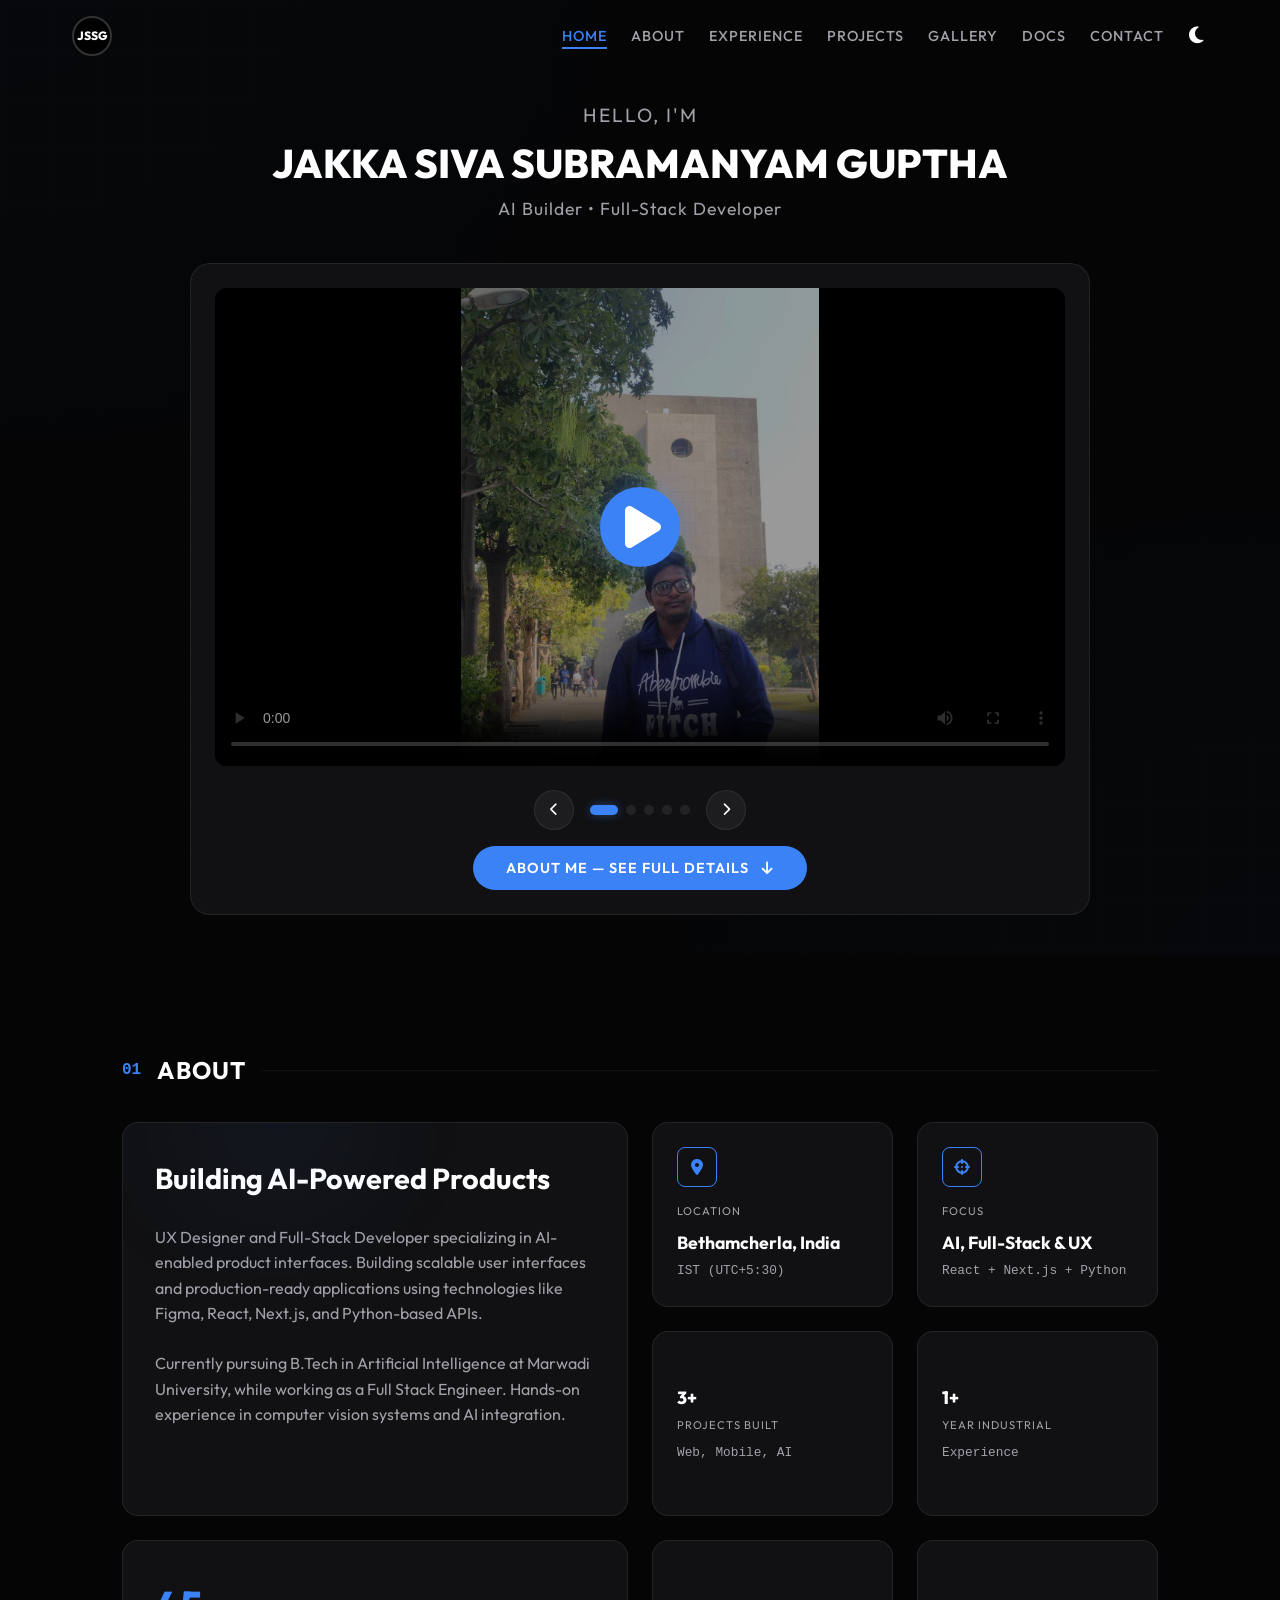
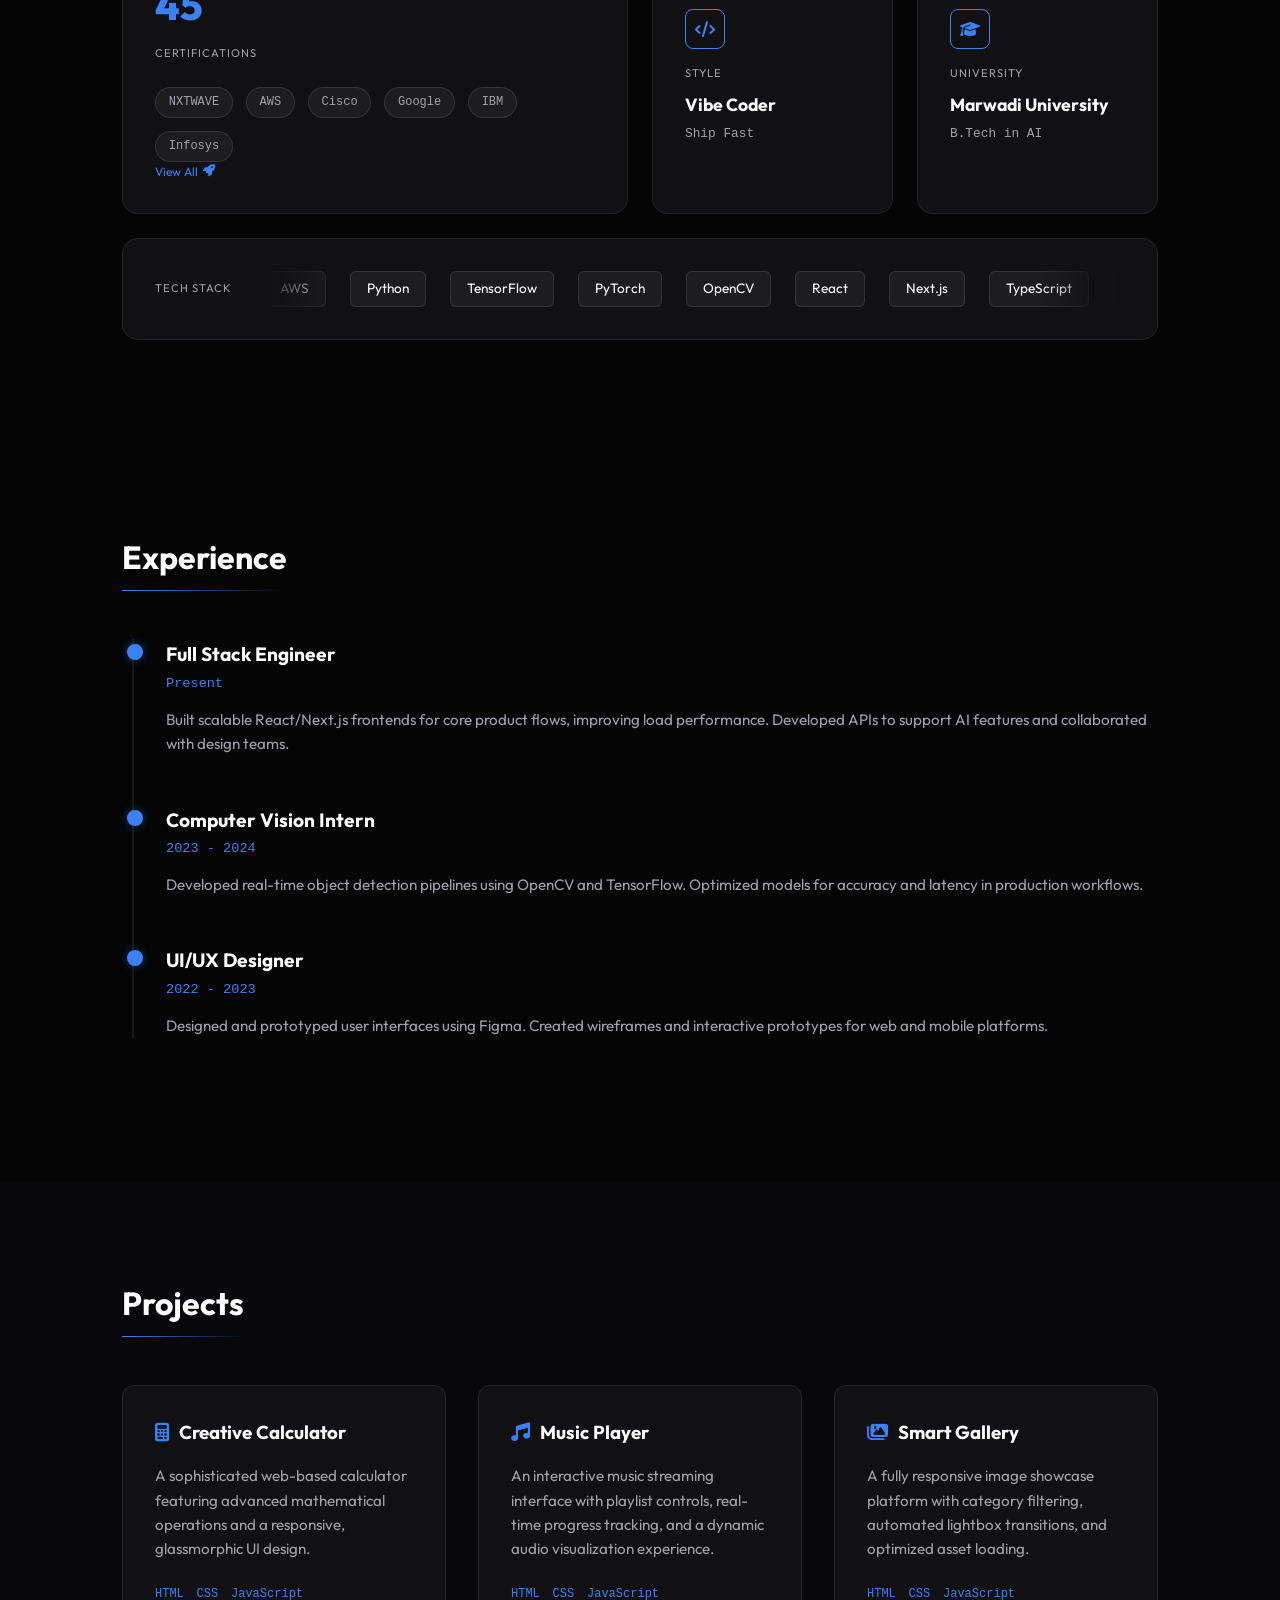
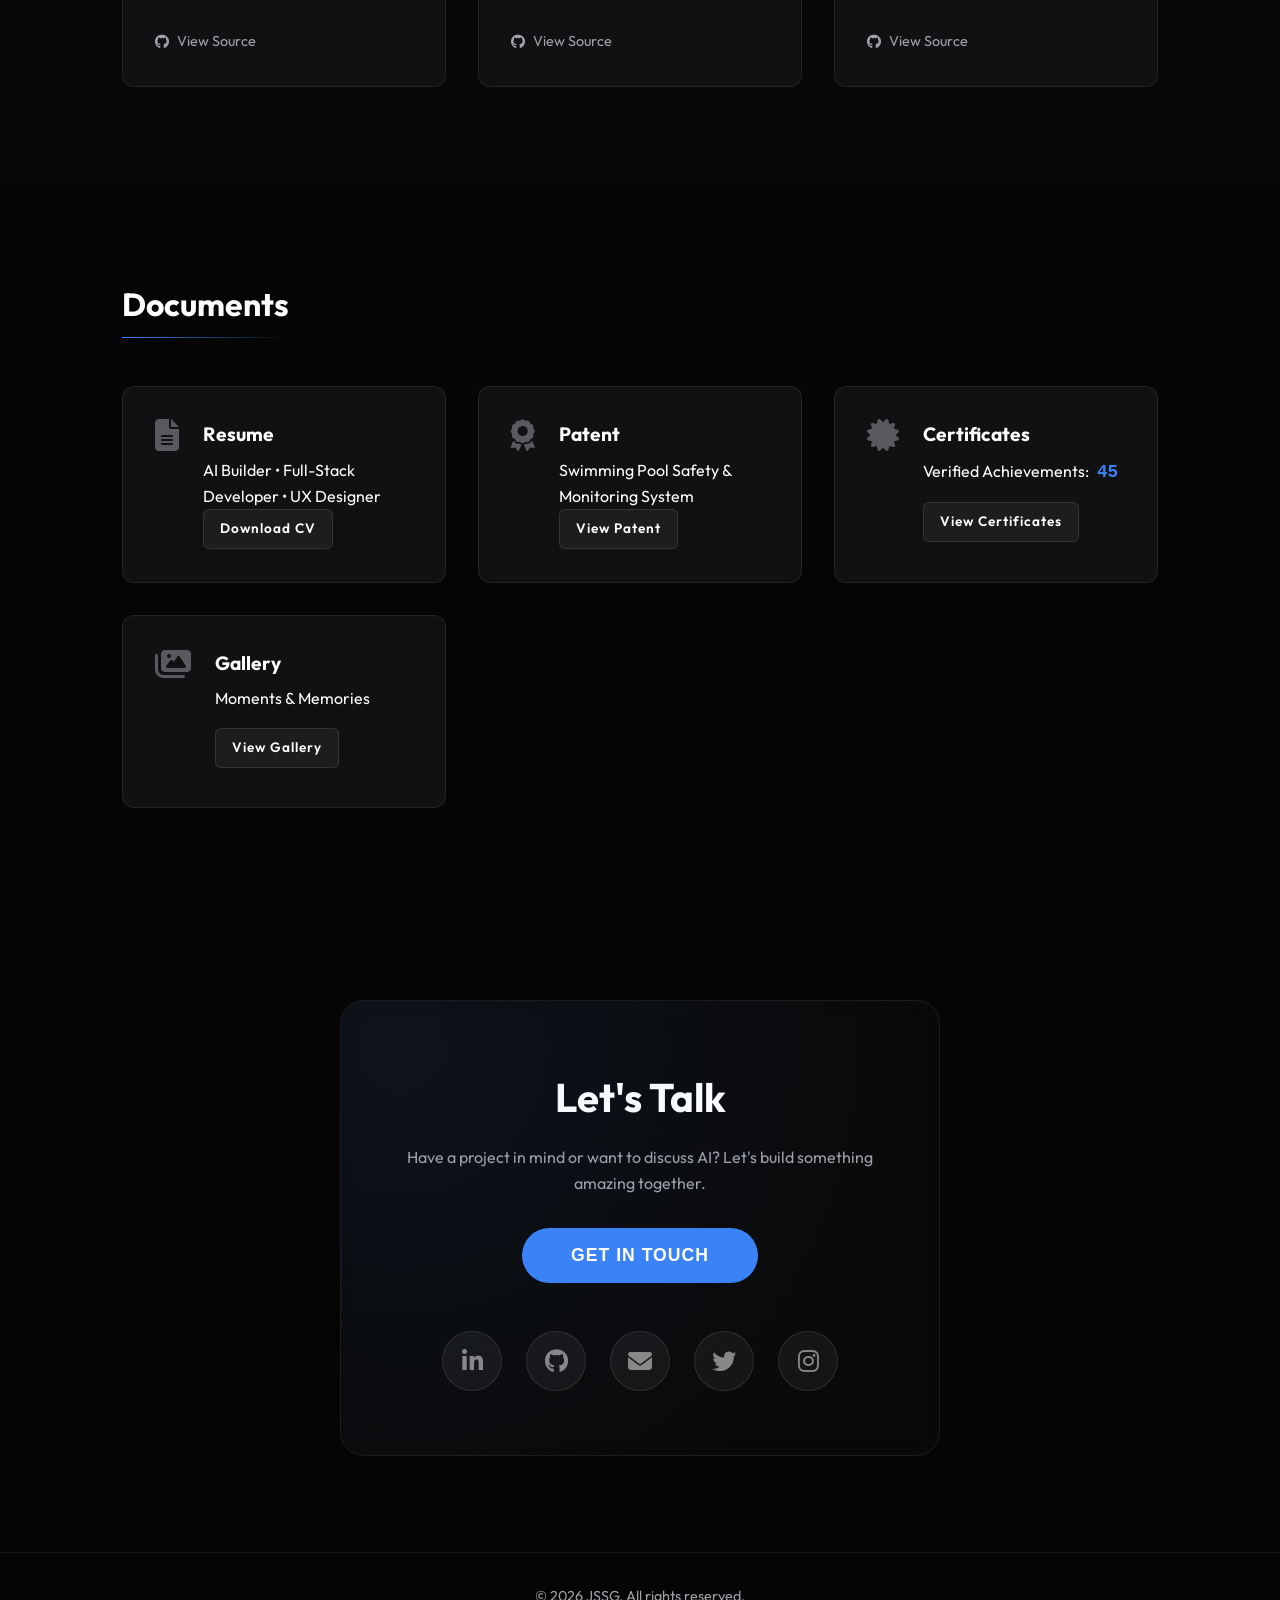
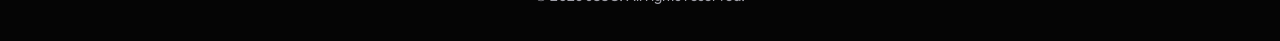
==== index.html @ 6edb6870 "initial commit" ====
<!DOCTYPE html>
<html lang="en">

<head>
    <meta charset="UTF-8">
    <meta name="viewport" content="width=device-width, initial-scale=1.0">
    <meta name="description"
        content="Portfolio of Jakka Siva Subramanyam Guptha — AI Builder, Full-Stack Developer & UX Designer. Specializing in AI-enabled product interfaces with React, Next.js, and Python.">
    <meta name="keywords" content="AI Developer, Full Stack Developer, UX Designer, React, Next.js, Python, Portfolio">
    <meta name="author" content="Jakka Siva Subramanyam Guptha">
    <meta property="og:title" content="JSSG | AI Builder & Full-Stack Developer">
    <meta property="og:description"
        content="UX Designer and Full-Stack Developer specializing in AI-enabled product interfaces.">
    <meta property="og:type" content="website">
    <title>JSSG | AI Builder & Full-Stack Developer</title>
    <link rel="stylesheet" href="style.css">
    <link rel="stylesheet" href="bento.css">
    <link rel="stylesheet" href="certs.css">
    <link rel="preconnect" href="https://fonts.googleapis.com">
    <link rel="preconnect" href="https://fonts.gstatic.com" crossorigin>
    <link href="https://fonts.googleapis.com/css2?family=Outfit:wght@300;400;500;600;700&display=swap" rel="stylesheet">
    <link rel="stylesheet" href="https://cdnjs.cloudflare.com/ajax/libs/font-awesome/6.4.0/css/all.min.css">
</head>

<body>
    <!-- Preloader -->
    <div id="preloader">
        <div class="preloader-inner">
            <div class="preloader-logo">JSSG</div>
            <div class="preloader-bar">
                <div class="preloader-bar-fill"></div>
            </div>
        </div>
    </div>

    <header>
        <nav>
            <div class="nav-brand">
                <div class="logo-circle logo-dark">JSSG</div>
                <div class="logo-circle logo-light">
                    <img src="profile.jpg" alt="Profile">
                </div>
            </div>
            <div class="nav-actions">
                <ul class="nav-links">
                    <li><a href="#home">Home</a></li>
                    <li><a href="#about">About</a></li>
                    <li><a href="#experience">Experience</a></li>
                    <li><a href="#projects">Projects</a></li>
                    <li><a href="gallery.html">Gallery</a></li>
                    <li><a href="#documents">Docs</a></li>
                    <li><a href="#contact">Contact</a></li>
                </ul>
                <button id="theme-toggle" class="theme-toggle-btn" aria-label="Toggle Theme">
                    <i class="fas fa-moon"></i>
                </button>
                <div class="burger">
                    <div class="line1"></div>
                    <div class="line2"></div>
                    <div class="line3"></div>
                </div>
            </div>
        </nav>
    </header>

    <main>
        <section id="home" class="hero">
            <div class="container hero-new">
                <!-- Intro Header -->
                <div class="hero-header">
                    <h1 class="hero-title">
                        <span class="greeting">Hello, I'm</span>
                        <span class="hero-name-big">JAKKA SIVA SUBRAMANYAM GUPTHA</span>
                    </h1>
                    <p class="hero-tagline">AI Builder • Full-Stack Developer</p>
                </div>

                <!-- Combined Media Slider -->
                <div class="hero-photo-slider" style="max-width: 900px; margin: 0 auto; width: 95%;">
                    <div class="slider-track-wrapper">
                        <div class="slider-track" id="photo-slider-track">
                            <!-- Video Slide -->
                            <div class="slide video-slide" style="position: relative;">
                                <div class="intro-video-wrapper"
                                    style="box-shadow: none; border: none; height: 100%; width: 100%; border-radius: 0; background: transparent; display: flex; align-items: center; justify-content: center; position: absolute; top:0; left: 0;">
                                    <video id="hero-intro-video" controls poster="profile.jpg"
                                        style="width: 100%; height: 100%; object-fit: contain;">
                                        <source src="siva video.mp4" type="video/mp4">
                                    </video>
                                    <div class="video-play-overlay" id="video-play-overlay">
                                        <i class="fas fa-play"></i>
                                    </div>
                                </div>
                            </div>
                            <!-- Image Slides -->
                            <div class="slide"><img src="profile.jpg" alt="Photo 1"></div>
                            <div class="slide"><img src="CERTIFICATES/IMG-20241121-WA0029.jpg" alt="Photo 2"></div>
                            <div class="slide"><img src="CERTIFICATES/IMG-20241208-WA0015.jpg" alt="Photo 3"></div>
                            <div class="slide"><img src="CERTIFICATES/IMG-20241208-WA0018.jpg" alt="Photo 4"></div>
                        </div>
                    </div>
                    <div class="slider-controls" style="flex-direction: column; gap: 1rem;">
                        <div style="display: flex; align-items: center; gap: 1rem;">
                            <button class="slider-btn" id="slider-prev"><i class="fas fa-chevron-left"></i></button>
                            <div class="slider-dots" id="slider-dots"></div>
                            <button class="slider-btn" id="slider-next"><i class="fas fa-chevron-right"></i></button>
                        </div>
                        <a href="#about" class="btn primary" style="padding: 0.6rem 2rem; font-size: 0.9rem;">
                            About Me — See Full Details <i class="fas fa-arrow-down"></i>
                        </a>
                    </div>
                </div>
            </div>
        </section>

        <section id="about" class="about">
            <div class="container">
                <div class="section-title-bar">
                    <span class="section-num">01</span>
                    <h2 class="section-heading">ABOUT</h2>
                    <div class="section-line"></div>
                </div>

                <!-- Bento Grid Layout -->
                <div class="bento-grid">
                    <!-- Main Text Card -->
                    <div class="bento-card main-text-card">
                        <div class="card-glow-top"></div>
                        <h3>Building AI-Powered Products</h3>
                        <p>UX Designer and Full-Stack Developer specializing in AI-enabled product interfaces. Building
                            scalable user interfaces and production-ready applications using technologies like Figma,
                            React, Next.js, and Python-based APIs.</p>
                        <p>Currently pursuing B.Tech in Artificial Intelligence at Marwadi University, while working as
                            a Full Stack Engineer. Hands-on experience in computer vision systems and AI integration.
                        </p>
                    </div>

                    <!-- Info Cards Grid (Right Side) -->
                    <div class="info-grid-wrapper">
                        <!-- Location -->
                        <div class="bento-card info-card">
                            <div class="icon-box"><i class="fas fa-map-marker-alt"></i></div>
                            <span class="label">LOCATION</span>
                            <h4>Bethamcherla, India</h4>
                            <span class="sub-text">IST (UTC+5:30)</span>
                        </div>
                        <!-- Focus -->
                        <div class="bento-card info-card">
                            <div class="icon-box"><i class="fas fa-crosshairs"></i></div>
                            <span class="label">FOCUS</span>
                            <h4>AI, Full-Stack & UX</h4>
                            <span class="sub-text">React + Next.js + Python</span>
                        </div>
                        <!-- Projects -->
                        <div class="bento-card info-card">
                            <h4 id="about-project-count" class="stat-big">0</h4>
                            <span class="label">PROJECTS BUILT</span>
                            <span class="sub-text">Web, Mobile, AI</span>
                        </div>
                        <!-- Years -->
                        <div class="bento-card info-card">
                            <h4 class="stat-big">1+</h4>
                            <span class="label">YEAR INDUSTRIAL</span>
                            <span class="sub-text">Experience</span>
                        </div>
                    </div>

                    <!-- Bottom Row -->
                    <a href="certificates.html" class="bento-card certs-card"
                        style="text-decoration: none; cursor: pointer;">
                        <h4 class="stat-big" id="about-cert-count">0</h4>
                        <span class="label">CERTIFICATIONS</span>
                        <div class="cert-tags">
                            <span>NXTWAVE</span><span>AWS</span><span>Cisco</span>
                            <span>Google</span><span>IBM</span><span>Infosys</span>
                        </div>
                        <div class="card-link-hint"
                            style="margin-top: auto; font-size: 0.75rem; color: var(--accent-color); display: flex; align-items: center; gap: 5px;">
                            View All <i class="fas fa-rocket"></i>
                        </div>
                    </a>

                    <div class="bento-card style-card">
                        <div class="icon-box"><i class="fas fa-code"></i></div>
                        <span class="label">STYLE</span>
                        <h4>Vibe Coder</h4>
                        <span class="sub-text">Ship Fast</span>
                    </div>

                    <div class="bento-card uni-card">
                        <div class="icon-box"><i class="fas fa-graduation-cap"></i></div>
                        <span class="label">UNIVERSITY</span>
                        <h4>Marwadi University</h4>
                        <span class="sub-text">B.Tech in AI</span>
                    </div>

                    <!-- Tech Stack Full Width -->
                    <div class="bento-card tech-stack-card">
                        <span class="label">TECH STACK</span>
                        <div class="tech-marquee">
                            <div class="marquee-track">
                                <span>AWS</span><span>Python</span><span>TensorFlow</span><span>PyTorch</span>
                                <span>OpenCV</span><span>React</span><span>Next.js</span><span>TypeScript</span>
                                <span>FastAPI</span><span>Flask</span><span>Vite</span><span>Tailwind</span>
                                <span>Figma</span><span>Docker</span><span>Git</span><span>PostgreSQL</span>
                                <!-- Duplicated for seamless scrolling -->
                                <span>AWS</span><span>Python</span><span>TensorFlow</span><span>PyTorch</span>
                                <span>OpenCV</span><span>React</span><span>Next.js</span><span>TypeScript</span>
                                <span>FastAPI</span><span>Flask</span><span>Vite</span><span>Tailwind</span>
                                <span>Figma</span><span>Docker</span><span>Git</span><span>PostgreSQL</span>
                            </div>
                        </div>
                    </div>
                </div>
            </div>
        </section>

        <section id="experience" class="experience">
            <div class="container">
                <div class="section-header">
                    <h2>Experience</h2>
                </div>
                <div class="timeline">
                    <div class="timeline-item">
                        <div class="timeline-content">
                            <h3>Full Stack Engineer</h3>
                            <span class="date">Present</span>
                            <p>Built scalable React/Next.js frontends for core product flows, improving load
                                performance. Developed APIs to support AI features and collaborated with design teams.
                            </p>
                        </div>
                    </div>
                    <div class="timeline-item">
                        <div class="timeline-content">
                            <h3>Computer Vision Intern</h3>
                            <span class="date">2023 - 2024</span>
                            <p>Developed real-time object detection pipelines using OpenCV and TensorFlow. Optimized
                                models for accuracy and latency in production workflows.</p>
                        </div>
                    </div>
                    <div class="timeline-item">
                        <div class="timeline-content">
                            <h3>UI/UX Designer</h3>
                            <span class="date">2022 - 2023</span>
                            <p>Designed and prototyped user interfaces using Figma. Created wireframes and interactive
                                prototypes for web and mobile platforms.</p>
                        </div>
                    </div>
                </div>
            </div>
        </section>

        <section id="projects" class="projects">
            <div class="container">
                <div class="section-header">
                    <h2>Projects</h2>
                </div>
                <div class="project-grid">
                    <!-- Calculator -->
                    <div class="project-card">
                        <div class="project-content">
                            <h3><i class="fas fa-calculator"
                                    style="margin-right: 10px; color: var(--accent-color);"></i>Creative Calculator</h3>
                            <p>A sophisticated web-based calculator featuring advanced mathematical operations and a
                                responsive, glassmorphic UI design.</p>
                            <div class="tags">
                                <span>HTML</span>
                                <span>CSS</span>
                                <span>JavaScript</span>
                            </div>
                            <div class="project-links">
                                <a href="https://github.com/SIVA2102004/codealpha_tasks/tree/main/CodeAlpha_Calculator"
                                    target="_blank"
                                    style="text-decoration: none; color: var(--text-secondary); font-size: 0.9rem; transition: var(--transition); display: inline-flex; align-items: center; gap: 8px;">
                                    <i class="fab fa-github"></i> View Source
                                </a>
                            </div>
                        </div>
                    </div>

                    <!-- Music Player -->
                    <div class="project-card">
                        <div class="project-content">
                            <h3><i class="fas fa-music"
                                    style="margin-right: 10px; color: var(--accent-color);"></i>Music Player</h3>
                            <p>An interactive music streaming interface with playlist controls, real-time progress
                                tracking, and a dynamic audio visualization experience.</p>
                            <div class="tags">
                                <span>HTML</span>
                                <span>CSS</span>
                                <span>JavaScript</span>
                            </div>
                            <div class="project-links">
                                <a href="https://github.com/SIVA2102004/codealpha_tasks/tree/main/CodeAlpha_Music-player"
                                    target="_blank"
                                    style="text-decoration: none; color: var(--text-secondary); font-size: 0.9rem; transition: var(--transition); display: inline-flex; align-items: center; gap: 8px;">
                                    <i class="fab fa-github"></i> View Source
                                </a>
                            </div>
                        </div>
                    </div>

                    <!-- Image Gallery -->
                    <div class="project-card">
                        <div class="project-content">
                            <h3><i class="fas fa-images"
                                    style="margin-right: 10px; color: var(--accent-color);"></i>Smart Gallery</h3>
                            <p>A fully responsive image showcase platform with category filtering, automated lightbox
                                transitions, and optimized asset loading.</p>
                            <div class="tags">
                                <span>HTML</span>
                                <span>CSS</span>
                                <span>JavaScript</span>
                            </div>
                            <div class="project-links">
                                <a href="https://github.com/SIVA2102004/codealpha_tasks/tree/main/CodeAlpha_image-gallery"
                                    target="_blank"
                                    style="text-decoration: none; color: var(--text-secondary); font-size: 0.9rem; transition: var(--transition); display: inline-flex; align-items: center; gap: 8px;">
                                    <i class="fab fa-github"></i> View Source
                                </a>
                            </div>
                        </div>
                    </div>
                </div>
            </div>
        </section>

        <section id="documents" class="documents">
            <div class="container">
                <div class="section-header">
                    <h2>Documents</h2>
                </div>
                <div class="doc-grid">
                    <div class="doc-card">
                        <i class="fas fa-file-alt doc-icon"></i>
                        <div class="doc-info">
                            <h3>Resume</h3>
                            <p>AI Builder • Full-Stack Developer • UX Designer</p>
                            <a href="CERTIFICATES/resume.pdf" class="btn secondary small-btn" target="_blank">Download
                                CV</a>
                        </div>
                    </div>
                    <div class="doc-card">
                        <i class="fas fa-award doc-icon"></i>
                        <div class="doc-info">
                            <h3>Patent</h3>
                            <p>Swimming Pool Safety & Monitoring System</p>
                            <a href="202621006605.pdf" class="btn secondary small-btn" target="_blank">View Patent</a>
                        </div>
                    </div>

                    <div class="doc-card">
                        <i class="fas fa-certificate doc-icon"></i>
                        <div class="doc-info">
                            <h3>Certificates</h3>
                            <p>Verified Achievements: <span id="doc-cert-count" class="highlight-number">0</span></p>
                            <a href="certificates.html" class="btn secondary small-btn"
                                style="margin-top: 1rem; display: inline-block; text-decoration: none;">View
                                Certificates</a>
                        </div>
                    </div>

                    <div class="doc-card">
                        <i class="fas fa-images doc-icon"></i>
                        <div class="doc-info">
                            <h3>Gallery</h3>
                            <p>Moments & Memories</p>
                            <a href="gallery.html" class="btn secondary small-btn"
                                style="margin-top: 1rem; display: inline-block; text-decoration: none;">View
                                Gallery</a>
                        </div>
                    </div>
                </div>
            </div>
        </section>

        <section id="contact" class="contact">
            <div class="container">
                <div class="contact-wrapper">
                    <h2>Let's Talk</h2>
                    <p>Have a project in mind or want to discuss AI? Let's build something amazing together.</p>
                    <button class="btn primary big-btn" id="contact-trigger">Get In Touch</button>

                    <div class="social-links-minimal">
                        <a href="https://www.linkedin.com/in/sivasubbuu" target="_blank" class="social-circle"><i
                                class="fab fa-linkedin-in"></i></a>
                        <a href="https://github.com/SIVA2102004" target="_blank" class="social-circle"><i
                                class="fab fa-github"></i></a>
                        <a href="javascript:void(0)" class="social-circle" id="email-copy-trigger" title="Copy Email">
                            <i class="fas fa-envelope"></i>
                        </a>
                        <div id="copy-toast" class="copy-toast">Email copied to clipboard!</div>
                        <a href="#" target="_blank" class="social-circle"><i class="fab fa-twitter"></i></a>
                        <a href="#" target="_blank" class="social-circle"><i class="fab fa-instagram"></i></a>
                    </div>
                </div>
            </div>
        </section>
    </main>

    <!-- Back to Top Button -->
    <button id="back-to-top" aria-label="Back to top">
        <i class="fas fa-arrow-up"></i>
    </button>

    <!-- Contact Modal -->
    <div id="contact-modal" class="modal">
        <div class="modal-content contact-modal-content">
            <span class="close-modal" id="close-contact-modal">&times;</span>
            <div class="contact-form-container">
                <div class="form-header">
                    <h2>Get In Touch</h2>
                    <p>Drop a message and I'll get back to you shortly.</p>
                </div>
                <div class="google-form-wrapper">
                    <iframe
                        src="https://docs.google.com/forms/d/e/1FAIpQLSdur72hTlRokcWw1uKs-6jyRr8r51JfDn3P1HYcG2tnYhyX_g/viewform?embedded=true"
                        width="100%" height="600" frameborder="0" marginheight="0" marginwidth="0" loading="lazy">
                        Loading…
                    </iframe>
                </div>
            </div>
        </div>
    </div>

    <footer>
        <div class="container footer-content">
            <p>&copy; 2026 JSSG. All rights reserved.</p>
        </div>
    </footer>

    <!-- Video Modal -->
    <div id="video-modal" class="modal">
        <div class="modal-content">
            <span class="close-modal">&times;</span>
            <div class="video-container">
                <video id="profile-video" controls>
                    <source src="siva video.mp4" type="video/mp4">
                    Your browser does not support the video tag.
                </video>
            </div>
        </div>
    </div>

    <script src="script.js"></script>
</body>

</html>
---- style.css ----
:root {
    --bg-color: #050505;
    /* Deep black for contrast */
    --text-primary: #ffffff;
    /* White text */
    --text-secondary: #a1a1aa;
    /* Light gray */
    --accent-color: #3b82f6;
    /* Vibrant Blue */
    --accent-hover: #2563eb;
    /* Darker Blue */
    --accent-glow: rgba(59, 130, 246, 0.4);
    --accent-glow-soft: rgba(59, 130, 246, 0.08);
    --accent-2: #8b5cf6; /* Purple for gradient */
    --btn-text: #ffffff;
    --card-bg: #111113;
    --card-bg-soft: rgba(255, 255, 255, 0.05);
    /* Dark gray for cards */
    --card-border: rgba(255, 255, 255, 0.08);
    --border-color: rgba(255, 255, 255, 0.1);
    --border-color-soft: rgba(255, 255, 255, 0.05);
    /* Subtle white border */
    --nav-bg: rgba(5, 5, 5, 0.85);
    /* Match bg-color */
    --transition: all 0.3s cubic-bezier(0.4, 0, 0.2, 1);
    --font-main: 'Outfit', sans-serif;
    --font-mono: 'Courier New', monospace;
}

[data-theme="light"] {
    --bg-color: #f7f7f9;
    --text-primary: #18181b;
    --text-secondary: #52525b;
    --accent-color: #eab308; /* Vibrant Yellow */
    --accent-hover: #ca8a04; /* Darker Yellow */
    --accent-glow: rgba(234, 179, 8, 0.4);
    --accent-glow-soft: rgba(234, 179, 8, 0.08);
    --accent-2: #f97316; /* Orange for light theme gradient */
    --btn-text: #000000;
    --card-bg: #ffffff;
    --card-bg-soft: rgba(0, 0, 0, 0.05);
    --card-border: rgba(0, 0, 0, 0.08);
    --border-color: rgba(0, 0, 0, 0.1);
    --border-color-soft: rgba(0, 0, 0, 0.05);
    --nav-bg: rgba(247, 247, 249, 0.85);
}

/* Reset & Base Styles */
* {
    margin: 0;
    padding: 0;
    box-sizing: border-box;
}

html {
    scroll-behavior: smooth;
}

body {
    font-family: var(--font-main);
    background-color: var(--bg-color);
    color: var(--text-primary);
    line-height: 1.6;
    overflow-x: hidden;
}

/* Custom Scrollbar */
::-webkit-scrollbar {
    width: 8px;
}

::-webkit-scrollbar-track {
    background: var(--bg-color);
}

::-webkit-scrollbar-thumb {
    background: rgba(59, 130, 246, 0.3);
    border-radius: 4px;
}

::-webkit-scrollbar-thumb:hover {
    background: var(--accent-color);
}

/* Preloader */
#preloader {
    position: fixed;
    top: 0;
    left: 0;
    width: 100%;
    height: 100%;
    background: var(--bg-color);
    z-index: 9999;
    display: flex;
    align-items: center;
    justify-content: center;
    transition: opacity 0.6s ease, visibility 0.6s ease;
}

#preloader.hidden {
    opacity: 0;
    visibility: hidden;
}

.preloader-inner {
    text-align: center;
}

.preloader-logo {
    font-family: var(--font-main);
    font-size: 2.5rem;
    font-weight: 800;
    color: var(--text-primary);
    letter-spacing: -1px;
    margin-bottom: 1.5rem;
}

.preloader-bar {
    width: 120px;
    height: 3px;
    background: rgba(255, 255, 255, 0.1);
    border-radius: 3px;
    overflow: hidden;
    margin: 0 auto;
}

.preloader-bar-fill {
    width: 40%;
    height: 100%;
    background: var(--accent-color);
    border-radius: 3px;
    animation: preloaderSlide 1.2s ease-in-out infinite;
}

@keyframes preloaderSlide {
    0% {
        transform: translateX(-100%);
    }

    50% {
        transform: translateX(200%);
    }

    100% {
        transform: translateX(-100%);
    }
}

/* Background Grid Pattern */
body::before {
    content: '';
    position: fixed;
    top: 0;
    left: 0;
    width: 100%;
    height: 100%;
    background-image:
        linear-gradient(rgba(255, 255, 255, 0.03) 1px, transparent 1px),
        linear-gradient(90deg, rgba(255, 255, 255, 0.03) 1px, transparent 1px);
    background-size: 50px 50px;
    /* Grid size */
    pointer-events: none;
    z-index: -1;
}

/* ... (Rest of existing styles need to be compatible) ... */
/* I will rewrite the relevant parts and keep the rest compatible or overwrite them */

/* Utility Classes */
.container {
    max-width: 1100px;
    margin: 0 auto;
    padding: 0 2rem;
}

.btn {
    display: inline-flex;
    align-items: center;
    justify-content: center;
    padding: 0.9rem 2.2rem;
    border-radius: 50px;
    font-weight: 600;
    cursor: pointer;
    transition: var(--transition);
    border: 1px solid transparent;
    font-size: 0.9rem;
    text-transform: uppercase;
    letter-spacing: 1px;
    gap: 0.8rem;
    position: relative;
    overflow: hidden;
    white-space: nowrap;
}

.btn.primary {
    background-color: var(--accent-color);
    color: var(--btn-text);
}

.btn.primary::before {
    content: '';
    position: absolute;
    top: 0;
    left: -100%;
    width: 60px;
    height: 100%;
    background: linear-gradient(
        to right,
        transparent,
        rgba(255, 255, 255, 0.4),
        transparent
    );
    transform: skewX(-25deg);
    transition: 0s;
}

.btn.primary:hover::before {
    left: 150%;
    transition: 0.6s;
}

.btn.primary:hover {
    transform: translateY(-3px) scale(1.02);
    box-shadow: 0 10px 20px var(--accent-glow);
}

.btn.secondary {
    background: var(--card-bg-soft);
    border: 1px solid var(--border-color);
    color: var(--text-primary);
}

.btn.secondary:hover {
    background: var(--card-bg);
    border-color: var(--accent-color);
    transform: translateY(-3px) scale(1.02);
}

.small-btn {
    padding: 0.5rem 1rem;
    font-size: 0.85rem;
    border-radius: 6px;
    text-transform: none;
}

/* Header & Navigation */
header {
    position: fixed;
    top: 0;
    width: 100%;
    z-index: 1000;
    background: transparent;
    backdrop-filter: blur(0px);
    border-bottom: 1px solid transparent;
    transition: background 0.4s ease, backdrop-filter 0.4s ease, border-color 0.4s ease;
}

header.scrolled {
    background: var(--nav-bg);
    backdrop-filter: blur(12px);
    border-bottom: 1px solid var(--card-border);
}

nav {
    display: flex;
    justify-content: space-between;
    align-items: center;
    max-width: 1200px;
    margin: 0 auto;
    padding: 1rem 2rem;
}

.nav-brand {
    display: flex;
    align-items: center;
    gap: 8px;
    cursor: pointer;
}

.logo-circle {
    width: 40px;
    height: 40px;
    border-radius: 50%;
    display: flex;
    align-items: center;
    justify-content: center;
    font-size: 0.75rem;
    font-weight: 800;
    overflow: hidden;
    transition: transform 0.3s ease;
    border: 2px solid var(--border-color);
}

.nav-brand:hover .logo-circle {
    transform: scale(1.05);
}

.logo-dark {
    background: #000 !important;
    color: #fff !important;
    border-color: #333;
    display: flex;
}

/* Hide photo in dark mode */
.logo-light {
    display: none;
    background: #fff !important;
    border-color: #eee;
}

/* Theme Specific Toggles */
[data-theme="light"] .logo-dark {
    display: none;
}

[data-theme="light"] .logo-light {
    display: flex;
}

.logo-light img {
    width: 100%;
    height: 100%;
    object-fit: cover;
}

.nav-actions {
    display: flex;
    align-items: center;
    gap: 1.25rem;
}

.nav-links {
    display: flex;
    gap: 1.5rem;
}

.nav-links a {
    font-size: 0.9rem;
    color: var(--text-secondary);
    position: relative;
    font-weight: 500;
    text-transform: uppercase;
    letter-spacing: 1px;
    transition: color 0.3s ease;
}

.nav-links a::after {
    content: '';
    position: absolute;
    bottom: -4px;
    left: 0;
    width: 0;
    height: 2px;
    background: var(--accent-color);
    transition: width 0.3s ease;
}

.nav-links a:hover,
.nav-links a.active {
    color: var(--accent-color);
}

.nav-links a:hover::after,
.nav-links a.active::after {
    width: 100%;
}

.burger {
    display: none;
    cursor: pointer;
}

.theme-toggle-btn {
    background: transparent;
    border: none;
    outline: none;
    cursor: pointer;
    color: var(--text-primary);
    font-size: 1.2rem;
    padding: 5px;
    display: flex;
    align-items: center;
    justify-content: center;
    transition: color 0.3s ease, transform 0.3s ease;
}

.theme-toggle-btn:hover {
    color: var(--accent-color);
    transform: scale(1.1);
}

.burger div {
    width: 25px;
    height: 2px;
    background-color: var(--text-primary);
    margin: 6px;
    transition: var(--transition);
}

/* Hero Section - New Layout */
.hero { min-height: 100vh; display: flex; align-items: center; justify-content: center; padding: 100px 0 40px; position: relative; overflow: hidden; background: var(--bg-color); }
.hero::before { content: ''; position: absolute; top: 0; left: 0; width: 100%; height: 100%; background: radial-gradient(at 0% 0%, var(--accent-glow-soft) 0, transparent 50%), radial-gradient(at 100% 100%, var(--accent-glow-soft) 0, transparent 50%); opacity: 0.3; z-index: 0; }
.hero::after { content: ''; position: absolute; inset: 0; background-image: linear-gradient(var(--border-color-soft) 1px, transparent 1px), linear-gradient(90deg, var(--border-color-soft) 1px, transparent 1px); background-size: 50px 50px; opacity: 0.15; z-index: 0; }
.hero-new { display: flex; flex-direction: column; align-items: center; gap: 1.5rem; position: relative; z-index: 1; width: 100%; }
.hero-title { text-align: center; margin-bottom: 0.5rem; }
.greeting { display: block; font-size: 1.2rem; color: var(--text-secondary); font-weight: 400; letter-spacing: 2px; text-transform: uppercase; margin-bottom: 0.5rem; }
.hero-name-big { display: block; font-size: clamp(1.5rem, 3.5vw, 2.5rem); font-weight: 800; line-height: 1.2; color: var(--text-primary); margin-bottom: 0.5rem; word-break: break-word; }
.hero-name-big .highlight { background: linear-gradient(135deg, var(--accent-color), var(--accent-2)); -webkit-background-clip: text; -webkit-text-fill-color: transparent; background-clip: text; }
.hero-tagline { text-align: center; color: var(--text-secondary); font-size: 1.1rem; letter-spacing: 1px; margin-bottom: 1rem; }
.hero-video-section { width: 100%; max-width: 800px; }
.intro-video-wrapper { position: relative; width: 100%; border-radius: 20px; overflow: hidden; border: 1px solid var(--card-border); box-shadow: 0 20px 50px rgba(0,0,0,0.3); background: #000; }
.intro-video-wrapper video { width: 100%; display: block; }
.video-play-overlay { position: absolute; top: 0; left: 0; width: 100%; height: 100%; display: flex; align-items: center; justify-content: center; background: rgba(0,0,0,0.4); cursor: pointer; transition: var(--transition); }
.video-play-overlay i { font-size: 3rem; color: white; background: var(--accent-color); width: 80px; height: 80px; border-radius: 50%; display: flex; align-items: center; justify-content: center; padding-left: 5px; box-shadow: 0 0 30px var(--accent-glow); transition: var(--transition); }
.video-play-overlay:hover i { transform: scale(1.1); }
.video-play-overlay.hidden { display: none; }
.hero-photo-slider { width: 100%; max-width: 900px; background: var(--card-bg); border: 1px solid var(--card-border); border-radius: 20px; padding: 1.5rem; backdrop-filter: blur(10px); }
.slider-title { color: var(--text-secondary); font-size: 0.8rem; text-transform: uppercase; letter-spacing: 2px; margin-bottom: 1rem; display: flex; align-items: center; gap: 10px; }
.slider-title i { color: var(--accent-color); }
.slider-track-wrapper { overflow: hidden; border-radius: 12px; }
.slider-track { display: flex; transition: transform 0.5s cubic-bezier(0.25, 0.46, 0.45, 0.94); }
.slide { min-width: 100%; aspect-ratio: 16/9; max-height: 500px; background: #000; display: flex; align-items: center; justify-content: center; overflow: hidden; }
.slide img { width: 100%; height: 100%; object-fit: contain; }
.slider-controls { display: flex; align-items: center; justify-content: center; gap: 1rem; margin-top: 1.5rem; }
.slider-btn { width: 40px; height: 40px; border-radius: 50%; border: 1px solid var(--card-border); background: var(--card-bg-soft); color: var(--text-primary); cursor: pointer; display: flex; align-items: center; justify-content: center; transition: var(--transition); }
.slider-btn:hover { border-color: var(--accent-color); color: var(--accent-color); }
.slider-dots { display: flex; gap: 8px; }
.slider-dot { width: 10px; height: 10px; border-radius: 50%; background: var(--card-border); cursor: pointer; transition: var(--transition); }
.slider-dot.active { background: var(--accent-color); box-shadow: 0 0 10px var(--accent-glow); width: 28px; border-radius: 10px; }
.hero-cta-section { display: flex; gap: 1.5rem; flex-wrap: wrap; justify-content: center; }
.hero-about-btn { font-size: 1rem; padding: 1rem 2.5rem; }

/* Combined Media Grid */
.hero-media-grid {
    display: grid;
    grid-template-columns: 1fr 1fr;
    gap: 2rem;
    width: 100%;
    max-width: 1200px;
    align-items: center;
}

@media (max-width: 968px) {
    .hero-media-grid {
        grid-template-columns: 1fr;
    }
}
.hero-container {
    display: flex;
    align-items: center;
    justify-content: space-between;
    width: 100%;
    gap: 4rem;
}

/* Left Side - Image */
.hero-visual {
    flex: 1;
    display: flex;
    flex-direction: column;
    align-items: center;
    justify-content: center;
    position: relative;
}

.profile-wrapper {
    position: relative;
    width: 350px; /* Square size for circle */
    height: 350px;
    margin-bottom: 4rem;
    z-index: 2;
}

.profile-img-container {
    width: 100%;
    height: 100%;
    border-radius: 50%; /* Perfect circle */
    overflow: hidden;
    border: 4px solid var(--card-bg); /* Thicker border for better visibility */
    box-shadow: 0 10px 30px var(--accent-glow-soft);
    position: relative;
    background: var(--card-bg);
}

.profile-img-container img {
    width: 100%;
    height: 100%;
    object-fit: cover;
    filter: grayscale(80%) contrast(1.1); /* De-saturated look */
    transition: var(--transition);
}

.profile-img-container:hover img {
    filter: grayscale(0%) contrast(1);
    transform: scale(1.05);
}

.profile-img-placeholder {
    width: 100%;
    height: 100%;
    background: #222;
    display: flex;
    align-items: center;
    justify-content: center;
    color: #555;
    font-size: 0.9rem;
}

/* Decorative Circles around image */
.circle-decoration {
    position: absolute;
    top: 50%;
    left: 50%;
    transform: translate(-50%, -50%);
    border-radius: 50%;
    border: 1px solid var(--accent-glow);
    /* Low opacity yellow */
    z-index: 1;
}

.circle-1 {
    width: 340px;
    height: 340px;
}

.circle-2 {
    width: 400px;
    height: 400px;
    border-style: dashed;
    opacity: 0.3;
}

/* Dashed outer */

/* Small orbiting dot */
.orbit-dot {
    position: absolute;
    top: 50%;
    right: -50px;
    /* Adjust based on circle-2 size */
    width: 10px;
    height: 10px;
    background: var(--accent-color);
    border-radius: 50%;
    box-shadow: 0 0 10px var(--accent-color);
}


/* Tech Orbit Icons */
.tech-orbit {
    position: absolute;
    top: 50%;
    left: 50%;
    width: 100%;
    height: 100%;
    transform: translate(-50%, -50%);
    z-index: 3;
    pointer-events: none;
}

.orbit-icon {
    position: absolute;
    width: 50px;
    height: 50px;
    background: var(--card-bg);
    border: 1px solid var(--card-border);
    border-radius: 12px;
    display: flex;
    align-items: center;
    justify-content: center;
    color: var(--accent-color);
    font-size: 1.2rem;
    box-shadow: 0 4px 15px rgba(0,0,0,0.3);
    backdrop-filter: blur(5px);
    pointer-events: auto;
    transition: var(--transition);
}

.orbit-icon:hover {
    transform: scale(1.1) rotate(5deg);
    border-color: var(--accent-color);
    box-shadow: 0 0 20px var(--accent-glow);
}

/* Specific Positions & Unique Floating Animations */
.icon-1 { top: -5%; left: 0%; animation: orbitFloat1 4s ease-in-out infinite; }
.icon-2 { top: 15%; right: -15%; animation: orbitFloat2 5s ease-in-out infinite 0.5s; }
.icon-3 { bottom: 5%; left: -20%; animation: orbitFloat3 6s ease-in-out infinite 1s; }
.icon-4 { bottom: -10%; right: 5%; animation: orbitFloat4 4s ease-in-out infinite 0.2s; }

@keyframes orbitFloat1 { 0%, 100% { transform: translateY(0); } 50% { transform: translateY(-10px) rotate(-5deg); } }
@keyframes orbitFloat2 { 0%, 100% { transform: translate(0, 0); } 50% { transform: translate(8px, -8px) rotate(5deg); } }
@keyframes orbitFloat3 { 0%, 100% { transform: translate(0, 0); } 50% { transform: translate(-8px, 8px) rotate(-5deg); } }
@keyframes orbitFloat4 { 0%, 100% { transform: translateY(0); } 50% { transform: translateY(12px) rotate(5deg); } }

@media screen and (max-width: 768px) {
    .tech-orbit {
        display: none; /* Hide orbit on small screens for clarity */
    }
}

/* Right Side - Content */
.hero-content {
    flex: 1.5;
    z-index: 1;
}

.hero-badge.bottom-badge {
    position: absolute;
    bottom: 20px;
    left: 50%;
    transform: translateX(-50%);
    margin-bottom: 0;
    z-index: 10;
    white-space: nowrap;
    box-shadow: 0 10px 20px rgba(0,0,0,0.3);
}

.hero-content {
    flex: 1.2;
    z-index: 5;
    margin-left: -50px; /* Overlap effect */
    background: var(--nav-bg);
    padding: 3rem;
    border-radius: 24px;
    border: 1px solid var(--card-border);
    backdrop-filter: blur(10px);
}

@media screen and (max-width: 968px) {
    .hero-content {
        margin-left: 0;
        padding: 2rem;
    }
    .profile-wrapper {
        width: 300px;
        height: 380px;
    }
}

.hero-badge {
    display: inline-flex;
    align-items: center;
    gap: 8px;
    padding: 6px 16px;
    background: var(--card-bg-soft);
    border: 1px solid var(--accent-glow-soft);
    border-radius: 100px;
    font-size: 0.8rem;
    color: var(--text-primary);
    margin-bottom: 1.5rem;
    backdrop-filter: blur(5px);
}

.hero-badge.bottom-badge {
    position: absolute;
    bottom: -30px;
    left: 50%;
    transform: translateX(-50%);
    margin-bottom: 0;
    z-index: 10;
    white-space: nowrap;
    box-shadow: 0 10px 20px rgba(0,0,0,0.5);
    background: rgba(0, 0, 0, 0.7); /* Darker for overlay clarity */
}

[data-theme="light"] .hero-badge.bottom-badge {
    background: rgba(255, 255, 255, 0.9);
}

.badge-dot {
    width: 8px;
    height: 8px;
    background-color: #22c55e;
    border-radius: 50%;
    box-shadow: 0 0 10px #22c55e;
    animation: pulse 2s infinite;
}

@keyframes pulse {
    0% { transform: scale(0.95); box-shadow: 0 0 0 0 rgba(34, 197, 94, 0.7); }
    70% { transform: scale(1); box-shadow: 0 0 0 10px rgba(34, 197, 94, 0); }
    100% { transform: scale(0.95); box-shadow: 0 0 0 0 rgba(34, 197, 94, 0); }
}

.overline {
    font-family: var(--font-mono);
    color: var(--accent-color);
    margin-bottom: 1rem;
    display: flex;
    align-items: center;
    gap: 10px;
    font-size: 0.85rem;
    letter-spacing: 1px;
    font-weight: 600;
}

.overline::before {
    content: '';
    display: block;
    width: 30px;
    height: 2px;
    background-color: var(--accent-color);
}

.name {
    font-size: clamp(2.3rem, 5vw, 3.8rem);
    font-weight: 800;
    line-height: 1.1;
    margin-bottom: 2rem;
    color: var(--text-primary);
    display: flex;
    flex-direction: column;
}

.name span.highlight {
    background: linear-gradient(135deg, var(--accent-color), var(--accent-2));
    -webkit-background-clip: text;
    -webkit-text-fill-color: transparent;
    background-clip: text;
    filter: drop-shadow(0 0 15px var(--accent-glow-soft));
}

.description {
    font-size: 1.2rem;
    color: var(--text-secondary);
    max-width: 650px;
    margin-bottom: 3.5rem;
    line-height: 1.8;
}

.stats-row {
    display: flex;
    gap: 3rem;
    margin-bottom: 3rem;
    border-left: 2px solid rgba(255, 255, 255, 0.1);
    /* Optional, visual separator? No, image doesn't show border left */
}

/* Actually image has dividers between stats */
.stats-row {
    display: flex;
    align-items: center;
    gap: 4rem;
    margin-bottom: 3.5rem;
}

.stat-item {
    display: flex;
    flex-direction: column;
    gap: 0.5rem;
}

.stat-number {
    font-size: 2.2rem;
    font-weight: 800;
    color: var(--accent-color);
    line-height: 1;
}

.stat-label {
    font-size: 0.75rem;
    color: var(--text-secondary);
    text-transform: uppercase;
    letter-spacing: 1px;
}

.cta-buttons {
    display: flex;
    gap: 1.5rem;
}

/* Scroll Indicator */
.scroll-indicator {
    position: absolute;
    bottom: 30px;
    left: 50%;
    transform: translateX(-50%);
    display: flex;
    flex-direction: column;
    align-items: center;
    gap: 10px;
    color: var(--text-secondary);
    font-size: 0.7rem;
    text-transform: uppercase;
    letter-spacing: 2px;
}

.mouse {
    width: 26px;
    height: 40px;
    border: 2px solid var(--text-secondary);
    border-radius: 15px;
    position: relative;
}

.wheel {
    width: 4px;
    height: 4px;
    background: var(--text-secondary);
    border-radius: 50%;
    position: absolute;
    top: 6px;
    left: 50%;
    transform: translateX(-50%);
    animation: scroll 1.5s infinite;
}

@keyframes scroll {
    0% {
        transform: translate(-50%, 0);
        opacity: 1;
    }

    100% {
        transform: translate(-50%, 15px);
        opacity: 0;
    }
}

/* Sections Common (Keep from previous) */
.about,
.experience,
.projects,
.documents,
.contact {
    padding: 6rem 0;
}

.section-header {
    margin-bottom: 3rem;
}

.section-header h2 {
    font-size: 2rem;
    position: relative;
    display: inline-block;
    padding-bottom: 0.5rem;
}

.section-header h2::after {
    content: '';
    position: absolute;
    width: 100%;
    height: 1px;
    bottom: 0;
    left: 0;
    background: linear-gradient(to right, var(--accent-color), transparent);
}

/* Other Sections Styles (Condensed for brevity, relying on user preferring new style) */
/* Restoring previous basic styles for other sections to ensure they still look good */
a {
    text-decoration: none;
    color: inherit;
    transition: var(--transition);
}

ul {
    list-style: none;
}

/* Keep existing project/timeline styles but updated colors */
/* About, Experience, Projects, Docs styles... */

/* Re-adding essential styles for other sections */
/* About */
.about-text h3 {
    color: var(--text-primary);
    margin-bottom: 1rem;
    font-size: 1.5rem;
}

.about-text p {
    color: var(--text-secondary);
    margin-bottom: 2rem;
    max-width: 800px;
}

.skills-grid {
    display: flex;
    flex-wrap: wrap;
    gap: 1rem;
    margin-top: 2rem;
}

.skill-item {
    background: rgba(255, 255, 255, 0.03);
    border: 1px solid var(--card-border);
    padding: 0.6rem 1.2rem;
    border-radius: 4px;
    color: var(--text-secondary);
    font-size: 0.9rem;
    display: flex;
    align-items: center;
    gap: 8px;
    transition: var(--transition);
}

.skill-item:hover {
    border-color: var(--accent-color);
    color: var(--accent-color);
}

/* Experience */
.timeline {
    position: relative;
    border-left: 2px solid var(--card-border);
    margin-left: 10px;
    padding-left: 2rem;
}

.timeline-item {
    margin-bottom: 3rem;
    position: relative;
}

.timeline-item::before {
    content: '';
    position: absolute;
    width: 12px;
    height: 12px;
    background: var(--accent-color);
    border: 2px solid var(--accent-color);
    border-radius: 50%;
    left: -39px;
    top: 5px;
    box-shadow: 0 0 10px rgba(59, 130, 246, 0.4);
    transition: transform 0.3s ease, box-shadow 0.3s ease;
}

.timeline-item:hover::before {
    transform: scale(1.4);
    box-shadow: 0 0 20px rgba(59, 130, 246, 0.6);
}

.timeline-content h3 {
    margin-bottom: 0.2rem;
    color: var(--text-primary);
    font-size: 1.2rem;
}

.timeline-content .date {
    display: block;
    font-family: var(--font-mono);
    font-size: 0.85rem;
    color: var(--accent-color);
    margin-bottom: 0.8rem;
}

.timeline-content p {
    color: var(--text-secondary);
    font-size: 0.95rem;
}

/* Projects */
.projects {
    background-color: #08080a;
}

.project-grid {
    display: grid;
    grid-template-columns: repeat(auto-fill, minmax(300px, 1fr));
    gap: 2rem;
}

.project-card {
    background: var(--card-bg);
    border: 1px solid var(--card-border);
    border-radius: 12px;
    padding: 2rem;
    transition: var(--transition);
    display: flex;
    flex-direction: column;
    height: 100%;
    position: relative;
    overflow: hidden;
}

.project-card::before {
    content: '';
    position: absolute;
    top: 0;
    left: 0;
    right: 0;
    height: 3px;
    background: linear-gradient(90deg, var(--accent-color), #8b5cf6, var(--accent-color));
    opacity: 0;
    transition: opacity 0.3s ease;
}

.project-card:hover {
    transform: translateY(-5px);
    border-color: var(--accent-color);
    box-shadow: 0 10px 40px rgba(59, 130, 246, 0.15);
}

.project-card:hover::before {
    opacity: 1;
}

.project-content h3 {
    margin-bottom: 1rem;
    color: var(--text-primary);
}

.project-content p {
    color: var(--text-secondary);
    font-size: 0.95rem;
    margin-bottom: 1.5rem;
    flex-grow: 1;
}

.tags {
    margin-bottom: 1.5rem;
    display: flex;
    flex-wrap: wrap;
    gap: 0.8rem;
}

.tags span {
    font-family: var(--font-mono);
    font-size: 0.75rem;
    color: var(--accent-color);
}

.project-links a {
    color: var(--text-secondary);
    display: flex;
    align-items: center;
    gap: 5px;
    font-size: 0.9rem;
}

.project-links a:hover {
    color: var(--accent-color);
}

/* Docs */
.doc-grid {
    display: grid;
    grid-template-columns: repeat(auto-fit, minmax(280px, 1fr));
    gap: 2rem;
}

.doc-card {
    background: var(--card-bg);
    border: 1px solid var(--card-border);
    padding: 2rem;
    border-radius: 12px;
    display: flex;
    align-items: flex-start;
    gap: 1.5rem;
    transition: var(--transition);
}

.doc-card:hover {
    border-color: var(--accent-color);
}

.doc-icon {
    font-size: 2rem;
    color: var(--text-secondary);
    opacity: 0.5;
}

.doc-card:hover .doc-icon {
    color: var(--accent-color);
    opacity: 1;
}

.doc-info h3 {
    font-size: 1.2rem;
    margin-bottom: 0.5rem;
}

/* Contact */
.contact-wrapper {
    max-width: 600px;
    text-align: center;
    margin: 0 auto;
    background: rgba(255, 255, 255, 0.02);
    border: 1px solid var(--card-border);
    border-radius: 24px;
    padding: 4rem 3rem;
    backdrop-filter: blur(10px);
    position: relative;
    overflow: hidden;
}

.contact-wrapper::before {
    content: '';
    position: absolute;
    top: -50%;
    left: -50%;
    width: 200%;
    height: 200%;
    background: radial-gradient(circle at 30% 30%, var(--accent-glow-soft) 0%, transparent 50%);
    pointer-events: none;
}

.contact h2 {
    font-size: 2.5rem;
    margin-bottom: 1rem;
}

.contact p {
    color: var(--text-secondary);
}

.big-btn {
    margin-top: 2rem;
    padding: 1rem 3rem;
    font-size: 1.1rem;
}

.social-links-minimal {
    display: flex;
    justify-content: center;
    gap: 1.5rem;
    margin-top: 3rem;
}

.social-circle {
    width: 60px;
    height: 60px;
    border-radius: 50%;
    border: 1px solid rgba(255, 255, 255, 0.1);
    display: flex;
    align-items: center;
    justify-content: center;
    font-size: 1.5rem;
    color: #888;
    transition: all 0.3s cubic-bezier(0.175, 0.885, 0.32, 1.275);
    background: rgba(255, 255, 255, 0.05);
}

.social-circle:hover {
    color: var(--accent-color);
    border-color: var(--accent-color);
    background: rgba(59, 130, 246, 0.1);
    transform: translateY(-5px) scale(1.1);
    box-shadow: 0 10px 20px rgba(0, 0, 0, 0.2);
}

.copy-toast {
    position: fixed;
    bottom: 30px;
    left: 50%;
    transform: translateX(-50%) translateY(20px);
    background: #333;
    color: white;
    padding: 12px 24px;
    border-radius: 30px;
    font-size: 0.9rem;
    font-weight: 500;
    opacity: 0;
    pointer-events: none;
    transition: all 0.4s cubic-bezier(0.175, 0.885, 0.32, 1.275);
    z-index: 2000;
    box-shadow: 0 10px 30px rgba(0,0,0,0.3);
    border: 1px solid rgba(255,255,255,0.1);
}

.copy-toast.show {
    opacity: 1;
    transform: translateX(-50%) translateY(0);
}

.socials {
    margin-top: 3rem;
    display: flex;
    justify-content: center;
    gap: 2rem;
}

.socials a {
    font-size: 1.5rem;
    color: var(--text-secondary);
    transition: var(--transition);
    width: 48px;
    height: 48px;
    display: flex;
    align-items: center;
    justify-content: center;
    border-radius: 50%;
    border: 1px solid var(--card-border);
}

.socials a:hover {
    color: var(--accent-color);
    transform: translateY(-3px);
    border-color: var(--accent-color);
    box-shadow: 0 5px 15px rgba(59, 130, 246, 0.2);
}

/* Back to Top Button */
#back-to-top {
    position: fixed;
    bottom: 30px;
    right: 30px;
    width: 44px;
    height: 44px;
    border-radius: 50%;
    background: var(--accent-color);
    color: #fff;
    border: none;
    cursor: pointer;
    font-size: 1rem;
    display: flex;
    align-items: center;
    justify-content: center;
    z-index: 999;
    opacity: 0;
    visibility: hidden;
    transform: translateY(20px);
    transition: all 0.3s ease;
    box-shadow: 0 4px 15px rgba(59, 130, 246, 0.3);
}

#back-to-top.visible {
    opacity: 1;
    visibility: visible;
    transform: translateY(0);
}

#back-to-top:hover {
    background: var(--accent-hover);
    transform: translateY(-3px);
    box-shadow: 0 6px 20px rgba(59, 130, 246, 0.4);
}

/* Footer */
footer {
    padding: 2rem;
    text-align: center;
    border-top: 1px solid var(--card-border);
    color: var(--text-secondary);
    font-size: 0.9rem;
}

/* Responsive */
@media screen and (max-width: 968px) {
    .nav-links {
        display: none;
        position: absolute;
        right: 0;
        height: 100vh;
        top: 0;
        background-color: var(--bg-color);
        flex-direction: column;
        align-items: center;
        width: 70%;
        transform: translateX(100%);
        padding-top: 5rem;
        z-index: 999;
        border-left: 1px solid var(--card-border);
    }

    .hero-container {
        flex-direction: column;
        text-align: center;
        padding-top: 2rem;
        gap: 3rem;
    }

    .hero-visual {
        order: 1;
    }

    .hero-content {
        order: 2;
        display: flex;
        flex-direction: column;
        align-items: center;
    }

    .name {
        font-size: 3.5rem;
    }

    .stats-row {
        flex-direction: row;
        justify-content: center;
        flex-wrap: wrap;
        gap: 1rem;
    }

    .stat-item {
        padding-right: 1rem;
        margin-right: 1rem;
    }

    .cta-buttons {
        justify-content: center;
    }

    .hero-media-grid {
        grid-template-columns: 1fr; /* Stack video and slider on phones */
        gap: 2rem;
    }

    .burger {
        display: block;
        z-index: 1001;
    }

    .overline {
        justify-content: center;
    }
}

.nav-active {
    transform: translateX(0%);
}

/* Video Modal & Hint Styles */
.profile-wrapper { cursor: pointer; }
.video-hint { position: absolute; top: 50%; left: 50%; transform: translate(-50%, -50%); width: 60px; height: 60px; background: rgba(0, 0, 0, 0.5); border-radius: 50%; display: flex; align-items: center; justify-content: center; color: white; font-size: 1.5rem; opacity: 0; transition: var(--transition); z-index: 4; pointer-events: none; backdrop-filter: blur(4px); border: 2px solid var(--accent-color); }
.profile-wrapper:hover .video-hint { opacity: 1; }

/* Base Modal Styles */
.modal { display: none; position: fixed; z-index: 1000; left: 0; top: 0; width: 100%; height: 100%; overflow: auto; background-color: rgba(0,0,0,0.9); backdrop-filter: blur(10px); opacity: 0; transition: opacity 0.4s ease; }
.modal.show { display: flex; align-items: center; justify-content: center; opacity: 1; }
.modal-content { position: relative; width: 90%; max-width: 900px; transform: scale(0.7); transition: transform 0.4s cubic-bezier(0.175, 0.885, 0.32, 1.275); }
.modal.show .modal-content { transform: scale(1); }
.close-modal { position: absolute; color: white; font-weight: bold; cursor: pointer; transition: 0.3s; }
.close-modal:hover { color: var(--accent-color); transform: rotate(90deg); }

/* Contact Modal & Form Styles */
.contact-modal-content {
    background: var(--nav-bg);
    border: 1px solid var(--card-border);
    border-radius: 24px;
    padding: 0;
    overflow: hidden;
    max-width: 600px;
    box-shadow: 0 30px 60px rgba(0,0,0,0.5);
}

.contact-form-container {
    padding: 3rem;
}

.form-header {
    margin-bottom: 2rem;
    text-align: center;
}

.form-header h2 {
    font-size: 2rem;
    color: var(--text-primary);
    margin-bottom: 0.5rem;
}

.form-header p {
    color: var(--text-secondary);
    font-size: 0.9rem;
}

.google-form-wrapper {
    width: 100%;
    height: 600px;
    overflow-y: auto;
    border-radius: 12px;
    background: #fff; /* Ensure contrast for the form */
}

.google-form-wrapper iframe {
    display: block;
}

/* Custom scrollbar for form wrapper */
.google-form-wrapper::-webkit-scrollbar {
    width: 6px;
}
.google-form-wrapper::-webkit-scrollbar-track {
    background: transparent;
}
.google-form-wrapper::-webkit-scrollbar-thumb {
    background: var(--card-border);
    border-radius: 10px;
}


.close-modal {
    z-index: 10;
    top: 20px;
    right: 25px;
    font-size: 28px;
}
---- bento.css ----
/* Bento Grid for About Section */
.bento-grid {
    display: grid;
    grid-template-columns: repeat(4, 1fr);
    grid-template-rows: auto auto auto;
    gap: 1.5rem;
    margin-top: 2rem;
}

/* Card Common Styles */
.bento-card {
    background: var(--card-bg);
    border: 1px solid var(--card-border);
    border-radius: 16px;
    padding: 2rem;
    display: flex;
    flex-direction: column;
    justify-content: center;
    position: relative;
    overflow: hidden;
    transition: var(--transition);
}

.bento-card:hover {
    border-color: var(--accent-color);
    transform: translateY(-2px);
}

.bento-card::after {
    content: '';
    position: absolute;
    top: -50%;
    left: -50%;
    width: 200%;
    height: 200%;
    background: linear-gradient(45deg,
            transparent 40%,
            rgba(255, 255, 255, 0.03) 50%,
            transparent 60%);
    transition: transform 0.6s ease;
    transform: translateX(-100%) translateY(-100%);
    pointer-events: none;
}

.bento-card:hover::after {
    transform: translateX(100%) translateY(100%);
}

/* Section Title Bar */
.section-title-bar {
    display: flex;
    align-items: center;
    gap: 1rem;
    margin-bottom: 2rem;
}

.section-num {
    font-family: var(--font-mono);
    color: var(--accent-color);
    font-weight: 700;
}

.section-heading {
    font-size: 1.5rem;
    font-weight: 700;
    color: var(--text-primary);
    text-transform: uppercase;
    letter-spacing: 1px;
}

.section-line {
    flex-grow: 1;
    height: 1px;
    background: rgba(255, 255, 255, 0.05);
}

/* Main Text Card (Top Left) */
.main-text-card {
    grid-column: span 2;
    grid-row: span 2;
    align-items: flex-start;
    justify-content: flex-start;
    border: 1px solid var(--card-border);
}

.card-glow-top {
    position: absolute;
    top: -50px;
    left: 20%;
    width: 100px;
    height: 100px;
    background: var(--accent-color);
    filter: blur(80px);
    opacity: 0.2;
}

.main-text-card h3 {
    font-size: 1.8rem;
    color: var(--text-primary);
    margin-bottom: 1.5rem;
}

.main-text-card p {
    color: var(--text-secondary);
    margin-bottom: 1.5rem;
    line-height: 1.6;
}

/* Info Grid (Top Right) */
.info-grid-wrapper {
    grid-column: span 2;
    grid-row: span 2;
    display: grid;
    grid-template-columns: 1fr 1fr;
    grid-template-rows: 1fr 1fr;
    gap: 1.5rem;
}

.info-card {
    padding: 1.5rem;
    align-items: flex-start;
}

.icon-box {
    width: 40px;
    height: 40px;
    border: 1px solid var(--accent-color);
    border-radius: 8px;
    display: flex;
    align-items: center;
    justify-content: center;
    margin-bottom: 1rem;
    color: var(--accent-color);
}

.label {
    font-size: 0.7rem;
    color: var(--text-secondary);
    text-transform: uppercase;
    letter-spacing: 1px;
    margin-bottom: 0.5rem;
    display: block;
}

.info-card h4,
.style-card h4,
.uni-card h4 {
    color: var(--text-primary);
    font-size: 1.1rem;
    margin-bottom: 0.3rem;
}

.sub-text {
    font-family: var(--font-mono);
    color: var(--text-secondary);
    font-size: 0.8rem;
}

.stat-big {
    font-size: 2.5rem;
    font-weight: 800;
    color: var(--accent-color);
    margin-bottom: 0.5rem;
}

/* Bottom Row */
.certs-card {
    grid-column: span 2;
    padding: 2rem;
    align-items: flex-start;
}

.cert-tags {
    display: flex;
    flex-wrap: wrap;
    gap: 0.8rem;
    margin-top: 1rem;
}

.cert-tags span {
    font-size: 0.75rem;
    background: var(--card-bg-soft);
    border: 1px solid var(--border-color);
    padding: 0.3rem 0.8rem;
    border-radius: 20px;
    color: var(--text-secondary);
    font-family: var(--font-mono);
}

.style-card,
.uni-card {
    grid-column: span 1;
    align-items: flex-start;
}

/* Tech Stack Card */
.tech-stack-card {
    grid-column: span 4;
    flex-direction: row;
    align-items: center;
    justify-content: flex-start;
    padding: 1.5rem 2rem;
    gap: 2rem;
}

.tech-stack-card .label {
    margin-bottom: 0;
    white-space: nowrap;
}


.tech-marquee {
    overflow: hidden;
    white-space: nowrap;
    position: relative;
    width: 100%;
    /* Gradient mask on left/right for fade effect */
    mask-image: linear-gradient(to right, transparent, black 10%, black 90%, transparent);
    -webkit-mask-image: linear-gradient(to right, transparent, black 10%, black 90%, transparent);
}

.marquee-track {
    display: inline-flex;
    gap: 1.5rem;
    animation: scroll-tech 30s linear infinite;
    padding: 0.5rem 0;
}

.tech-marquee:hover .marquee-track {
    animation-play-state: paused;
}

@keyframes scroll-tech {
    0% {
        transform: translateX(0);
    }

    100% {
        transform: translateX(-50%);
    }
}

.tech-marquee span {
    font-size: 0.85rem;
    color: var(--text-primary);
    background: var(--card-bg-soft);
    padding: 0.4rem 1rem;
    border-radius: 6px;
    white-space: nowrap;
    border: 1px solid var(--border-color);
}

/* Responsive Bento */
@media screen and (max-width: 968px) {
    .bento-grid {
        grid-template-columns: 1fr;
        grid-template-rows: auto;
    }

    .main-text-card {
        grid-column: span 1;
        grid-row: span 1;
    }

    .info-grid-wrapper {
        grid-column: span 1;
        grid-row: auto;
    }

    .certs-card {
        grid-column: span 1;
    }

    .style-card {
        grid-column: span 1;
    }

    .uni-card {
        grid-column: span 1;
    }

    .tech-stack-card {
        grid-column: span 1;
        flex-direction: column;
        align-items: flex-start;
        gap: 1rem;
    }
}
---- certs.css ----
/* Certificates Card Styles - Simplified to use common doc-card */

.cert-list {
    display: grid;
    grid-template-columns: repeat(auto-fill, minmax(250px, 1fr));
    gap: 1rem;
    padding-left: 0;
    list-style: none;
    width: 100%;
}

.cert-item {
    background: var(--border-color-soft);
    border: 1px solid var(--card-border);
    padding: 1rem;
    border-radius: 8px;
    color: var(--text-secondary);
    font-size: 0.9rem;
    transition: var(--transition);
    position: relative;
    padding-left: 2.5rem;
    cursor: pointer;
    /* Space for icon */
}

.cert-item::before {
    content: '\f058';
    /* Check-circle icon from Font Awesome */
    font-family: 'Font Awesome 5 Free';
    font-weight: 900;
    position: absolute;
    left: 1rem;
    top: 1.1rem;
    color: var(--accent-color);
    font-size: 1rem;
}

.cert-item.no-link {
    cursor: default;
}

.cert-item:not(.no-link):hover {
    border-color: var(--accent-color);
    transform: translateY(-2px);
    background: var(--card-bg-soft);
    color: var(--text-primary);
}

.highlight-number {
    color: var(--accent-color);
    font-weight: 700;
    font-family: var(--font-mono);
    font-size: 1.1rem;
    margin-left: 5px;
}

/* Category Layout */
.certs-hidden-container {
    display: none;
    margin-top: 1.5rem;
    width: 100%;
    animation: fadeIn 0.4s ease-in-out;
    /* Use grid for categories if space permits, or flex column */
    display: none;
    /* Controlled by JS, but default hidden */
    flex-direction: column;
    gap: 2rem;
}

/* When visible, script sets display: flex or block. We want flex column */
.certs-hidden-container.visible {
    display: flex;
}

.cert-category {
    background: var(--border-color-soft);
    border: 1px solid var(--border-color-soft);
    /* Softer border for group */
    border-radius: 12px;
    padding: 1.5rem;
}

.cert-category h4 {
    color: var(--accent-color);
    margin-bottom: 1rem;
    font-size: 1.1rem;
    border-bottom: 1px solid var(--border-color);
    padding-bottom: 0.5rem;
    display: inline-block;
}

@keyframes fadeIn {
    from {
        opacity: 0;
        transform: translateY(-10px);
    }

    to {
        opacity: 1;
        transform: translateY(0);
    }
}

/* Ensure button looks active when open */
#view-certs-btn.active {
    background-color: var(--accent-color);
    color: #000;
}
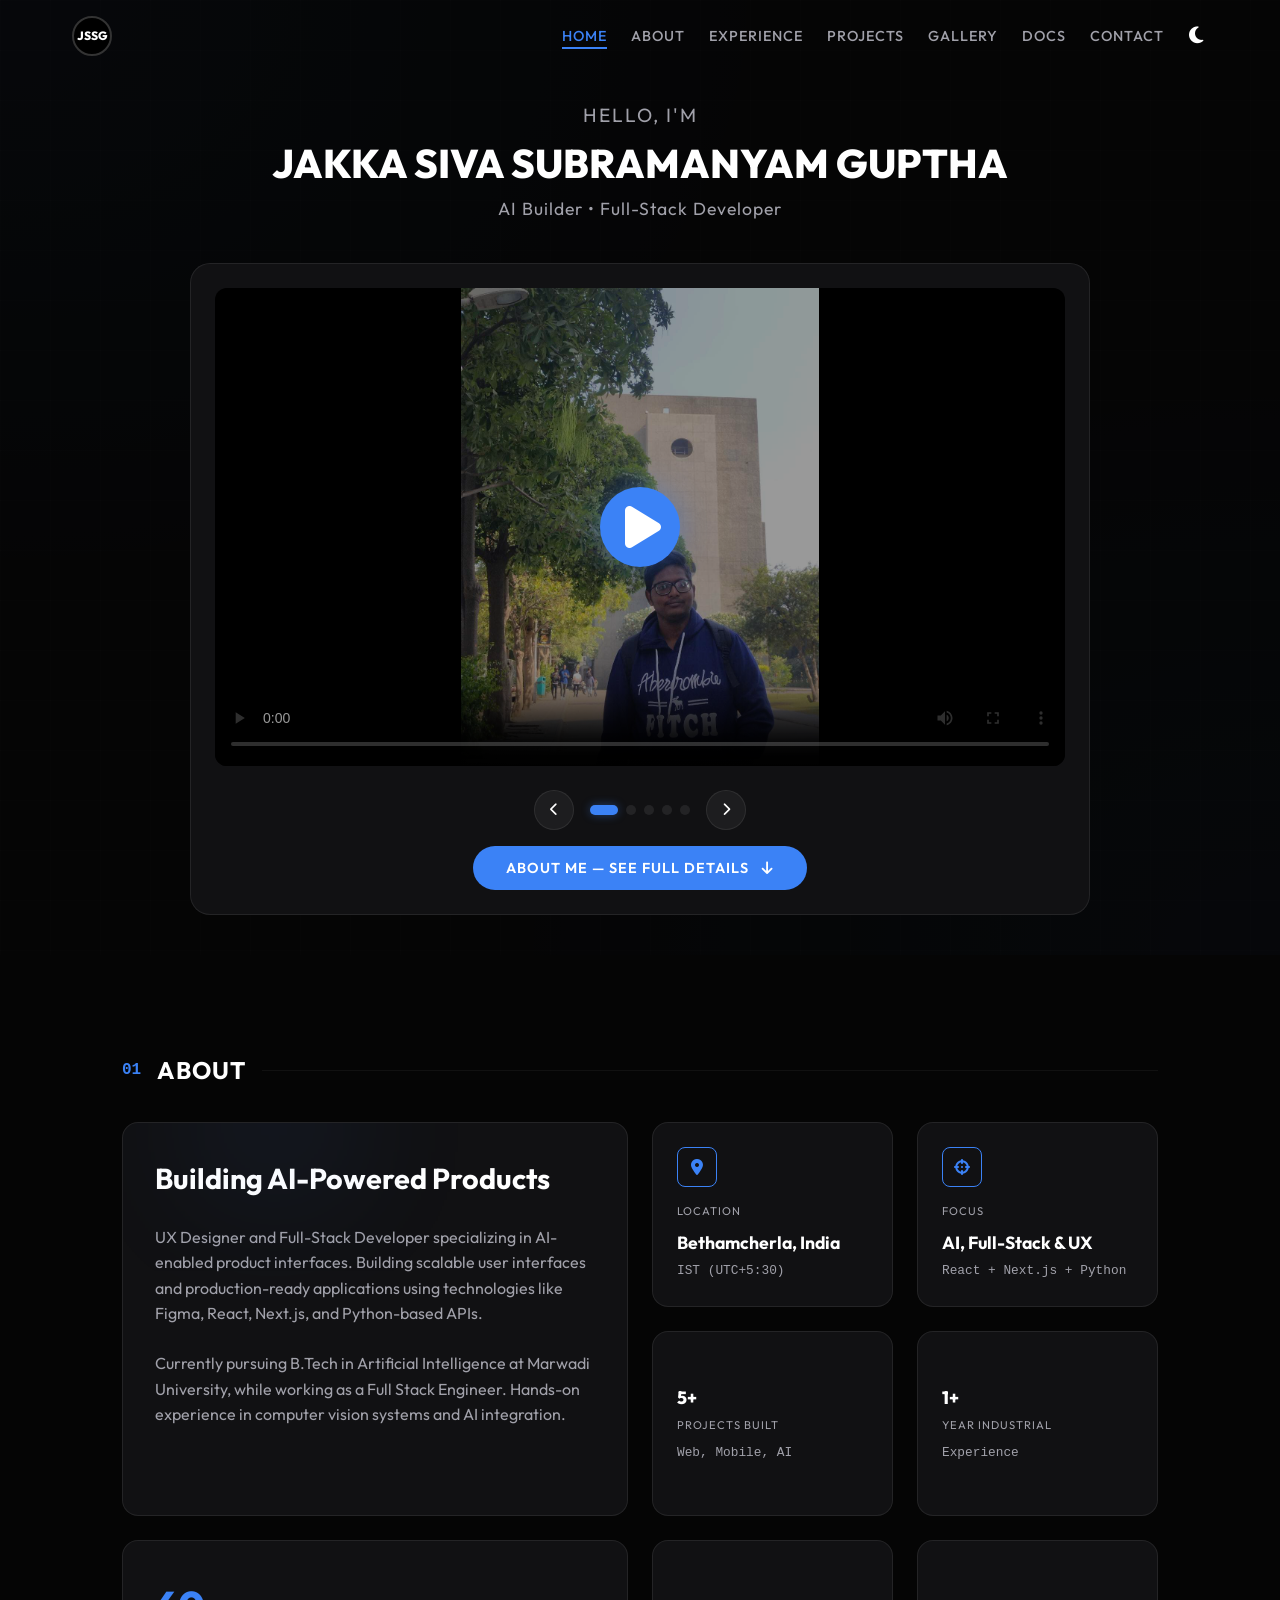
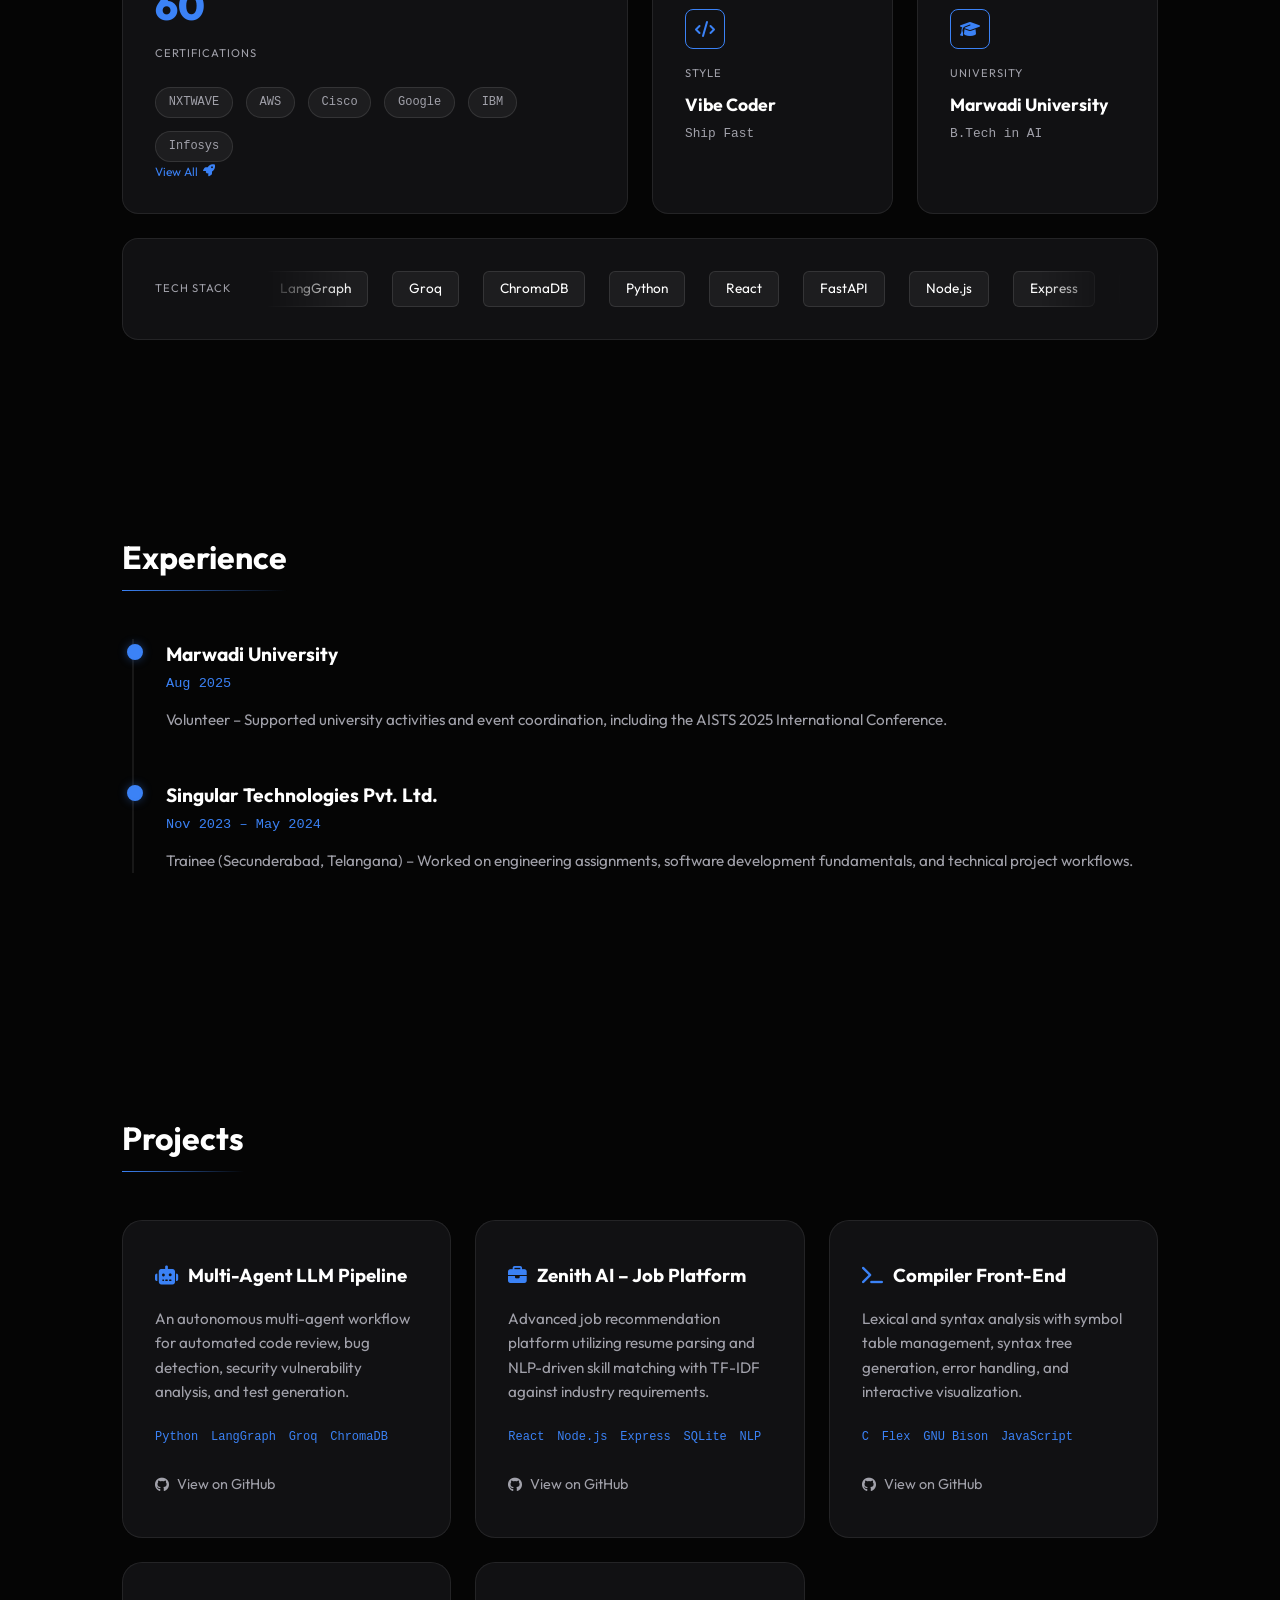
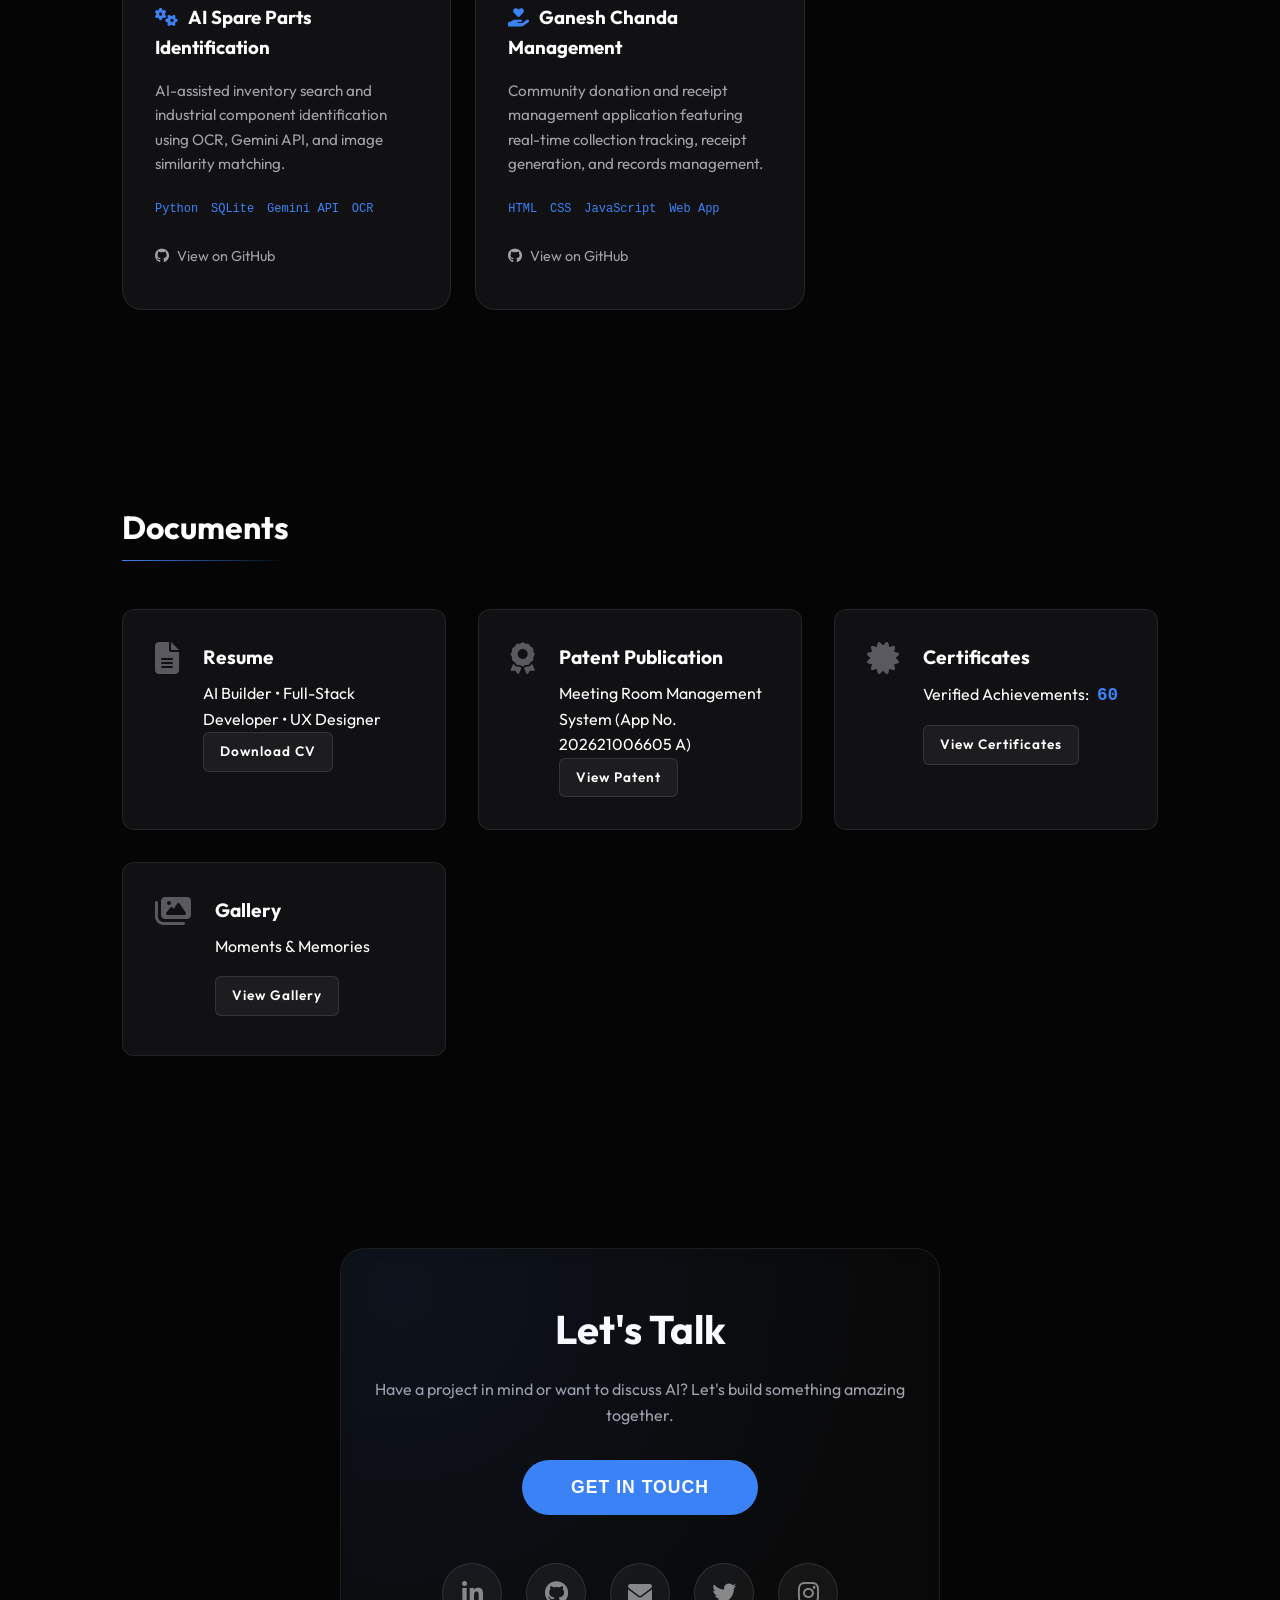
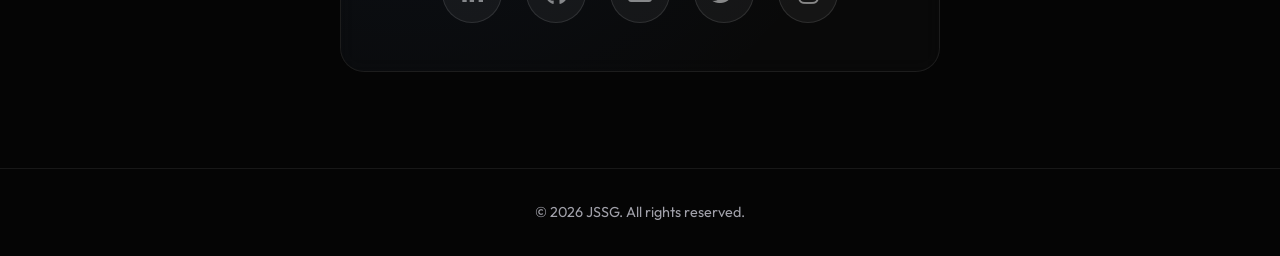
==== commit 8e4bfc76: "Update resume with latest version, add new GitHub projects, experience, and tech stack" ====
--- a/index.html
+++ b/index.html
@@ -199,15 +199,15 @@
                         <span class="label">TECH STACK</span>
                         <div class="tech-marquee">
                             <div class="marquee-track">
-                                <span>AWS</span><span>Python</span><span>TensorFlow</span><span>PyTorch</span>
-                                <span>OpenCV</span><span>React</span><span>Next.js</span><span>TypeScript</span>
-                                <span>FastAPI</span><span>Flask</span><span>Vite</span><span>Tailwind</span>
-                                <span>Figma</span><span>Docker</span><span>Git</span><span>PostgreSQL</span>
+                                <span>LangGraph</span><span>Groq</span><span>ChromaDB</span><span>Python</span>
+                                <span>React</span><span>FastAPI</span><span>Node.js</span><span>Express</span>
+                                <span>LLMs</span><span>NLP</span><span>SQLite</span><span>MySQL</span>
+                                <span>Streamlit</span><span>Git</span><span>GitHub</span><span>AWS</span>
                                 <!-- Duplicated for seamless scrolling -->
-                                <span>AWS</span><span>Python</span><span>TensorFlow</span><span>PyTorch</span>
-                                <span>OpenCV</span><span>React</span><span>Next.js</span><span>TypeScript</span>
-                                <span>FastAPI</span><span>Flask</span><span>Vite</span><span>Tailwind</span>
-                                <span>Figma</span><span>Docker</span><span>Git</span><span>PostgreSQL</span>
+                                <span>LangGraph</span><span>Groq</span><span>ChromaDB</span><span>Python</span>
+                                <span>React</span><span>FastAPI</span><span>Node.js</span><span>Express</span>
+                                <span>LLMs</span><span>NLP</span><span>SQLite</span><span>MySQL</span>
+                                <span>Streamlit</span><span>Git</span><span>GitHub</span><span>AWS</span>
                             </div>
                         </div>
                     </div>
@@ -223,27 +223,16 @@
                 <div class="timeline">
                     <div class="timeline-item">
                         <div class="timeline-content">
-                            <h3>Full Stack Engineer</h3>
-                            <span class="date">Present</span>
-                            <p>Built scalable React/Next.js frontends for core product flows, improving load
-                                performance. Developed APIs to support AI features and collaborated with design teams.
-                            </p>
+                            <h3>Marwadi University</h3>
+                            <span class="date">Aug 2025</span>
+                            <p>Volunteer – Supported university activities and event coordination, including the AISTS 2025 International Conference.</p>
                         </div>
                     </div>
                     <div class="timeline-item">
                         <div class="timeline-content">
-                            <h3>Computer Vision Intern</h3>
-                            <span class="date">2023 - 2024</span>
-                            <p>Developed real-time object detection pipelines using OpenCV and TensorFlow. Optimized
-                                models for accuracy and latency in production workflows.</p>
-                        </div>
-                    </div>
-                    <div class="timeline-item">
-                        <div class="timeline-content">
-                            <h3>UI/UX Designer</h3>
-                            <span class="date">2022 - 2023</span>
-                            <p>Designed and prototyped user interfaces using Figma. Created wireframes and interactive
-                                prototypes for web and mobile platforms.</p>
+                            <h3>Singular Technologies Pvt. Ltd.</h3>
+                            <span class="date">Nov 2023 – May 2024</span>
+                            <p>Trainee (Secunderabad, Telangana) – Worked on engineering assignments, software development fundamentals, and technical project workflows.</p>
                         </div>
                     </div>
                 </div>
@@ -256,67 +245,112 @@
                     <h2>Projects</h2>
                 </div>
                 <div class="project-grid">
-                    <!-- Calculator -->
+                    <!-- 1. Multi-Agent LLM Pipeline -->
                     <div class="project-card">
                         <div class="project-content">
-                            <h3><i class="fas fa-calculator"
-                                    style="margin-right: 10px; color: var(--accent-color);"></i>Creative Calculator</h3>
-                            <p>A sophisticated web-based calculator featuring advanced mathematical operations and a
-                                responsive, glassmorphic UI design.</p>
+                            <h3><i class="fas fa-robot"
+                                    style="margin-right: 10px; color: var(--accent-color);"></i>Multi-Agent LLM Pipeline</h3>
+                            <p>An autonomous multi-agent workflow for automated code review, bug detection, security vulnerability analysis, and test generation.</p>
+                            <div class="tags">
+                                <span>Python</span>
+                                <span>LangGraph</span>
+                                <span>Groq</span>
+                                <span>ChromaDB</span>
+                            </div>
+                            <div class="project-links">
+                                <a href="https://github.com/SIVA2102004"
+                                    target="_blank"
+                                    style="text-decoration: none; color: var(--text-secondary); font-size: 0.9rem; transition: var(--transition); display: inline-flex; align-items: center; gap: 8px;">
+                                    <i class="fab fa-github"></i> View on GitHub
+                                </a>
+                            </div>
+                        </div>
+                    </div>
+
+                    <!-- 2. Zenith AI -->
+                    <div class="project-card">
+                        <div class="project-content">
+                            <h3><i class="fas fa-briefcase"
+                                    style="margin-right: 10px; color: var(--accent-color);"></i>Zenith AI – Job Platform</h3>
+                            <p>Advanced job recommendation platform utilizing resume parsing and NLP-driven skill matching with TF-IDF against industry requirements.</p>
+                            <div class="tags">
+                                <span>React</span>
+                                <span>Node.js</span>
+                                <span>Express</span>
+                                <span>SQLite</span>
+                                <span>NLP</span>
+                            </div>
+                            <div class="project-links">
+                                <a href="https://github.com/SIVA2102004"
+                                    target="_blank"
+                                    style="text-decoration: none; color: var(--text-secondary); font-size: 0.9rem; transition: var(--transition); display: inline-flex; align-items: center; gap: 8px;">
+                                    <i class="fab fa-github"></i> View on GitHub
+                                </a>
+                            </div>
+                        </div>
+                    </div>
+
+                    <!-- 3. Compiler Front-End -->
+                    <div class="project-card">
+                        <div class="project-content">
+                            <h3><i class="fas fa-terminal"
+                                    style="margin-right: 10px; color: var(--accent-color);"></i>Compiler Front-End</h3>
+                            <p>Lexical and syntax analysis with symbol table management, syntax tree generation, error handling, and interactive visualization.</p>
+                            <div class="tags">
+                                <span>C</span>
+                                <span>Flex</span>
+                                <span>GNU Bison</span>
+                                <span>JavaScript</span>
+                            </div>
+                            <div class="project-links">
+                                <a href="https://github.com/SIVA2102004/Compiler-Front-End"
+                                    target="_blank"
+                                    style="text-decoration: none; color: var(--text-secondary); font-size: 0.9rem; transition: var(--transition); display: inline-flex; align-items: center; gap: 8px;">
+                                    <i class="fab fa-github"></i> View on GitHub
+                                </a>
+                            </div>
+                        </div>
+                    </div>
+
+                    <!-- 4. AI-Based Spare Parts Identification -->
+                    <div class="project-card">
+                        <div class="project-content">
+                            <h3><i class="fas fa-cogs"
+                                    style="margin-right: 10px; color: var(--accent-color);"></i>AI Spare Parts Identification</h3>
+                            <p>AI-assisted inventory search and industrial component identification using OCR, Gemini API, and image similarity matching.</p>
+                            <div class="tags">
+                                <span>Python</span>
+                                <span>SQLite</span>
+                                <span>Gemini API</span>
+                                <span>OCR</span>
+                            </div>
+                            <div class="project-links">
+                                <a href="https://github.com/SIVA2102004"
+                                    target="_blank"
+                                    style="text-decoration: none; color: var(--text-secondary); font-size: 0.9rem; transition: var(--transition); display: inline-flex; align-items: center; gap: 8px;">
+                                    <i class="fab fa-github"></i> View on GitHub
+                                </a>
+                            </div>
+                        </div>
+                    </div>
+
+                    <!-- 5. Ganesh Chanda Donation Management -->
+                    <div class="project-card">
+                        <div class="project-content">
+                            <h3><i class="fas fa-hand-holding-heart"
+                                    style="margin-right: 10px; color: var(--accent-color);"></i>Ganesh Chanda Management</h3>
+                            <p>Community donation and receipt management application featuring real-time collection tracking, receipt generation, and records management.</p>
                             <div class="tags">
                                 <span>HTML</span>
                                 <span>CSS</span>
                                 <span>JavaScript</span>
+                                <span>Web App</span>
                             </div>
                             <div class="project-links">
-                                <a href="https://github.com/SIVA2102004/codealpha_tasks/tree/main/CodeAlpha_Calculator"
+                                <a href="https://github.com/SIVA2102004/NAGESHWAR-CITY-YOUTH-COMITEE"
                                     target="_blank"
                                     style="text-decoration: none; color: var(--text-secondary); font-size: 0.9rem; transition: var(--transition); display: inline-flex; align-items: center; gap: 8px;">
-                                    <i class="fab fa-github"></i> View Source
-                                </a>
-                            </div>
-                        </div>
-                    </div>
-
-                    <!-- Music Player -->
-                    <div class="project-card">
-                        <div class="project-content">
-                            <h3><i class="fas fa-music"
-                                    style="margin-right: 10px; color: var(--accent-color);"></i>Music Player</h3>
-                            <p>An interactive music streaming interface with playlist controls, real-time progress
-                                tracking, and a dynamic audio visualization experience.</p>
-                            <div class="tags">
-                                <span>HTML</span>
-                                <span>CSS</span>
-                                <span>JavaScript</span>
-                            </div>
-                            <div class="project-links">
-                                <a href="https://github.com/SIVA2102004/codealpha_tasks/tree/main/CodeAlpha_Music-player"
-                                    target="_blank"
-                                    style="text-decoration: none; color: var(--text-secondary); font-size: 0.9rem; transition: var(--transition); display: inline-flex; align-items: center; gap: 8px;">
-                                    <i class="fab fa-github"></i> View Source
-                                </a>
-                            </div>
-                        </div>
-                    </div>
-
-                    <!-- Image Gallery -->
-                    <div class="project-card">
-                        <div class="project-content">
-                            <h3><i class="fas fa-images"
-                                    style="margin-right: 10px; color: var(--accent-color);"></i>Smart Gallery</h3>
-                            <p>A fully responsive image showcase platform with category filtering, automated lightbox
-                                transitions, and optimized asset loading.</p>
-                            <div class="tags">
-                                <span>HTML</span>
-                                <span>CSS</span>
-                                <span>JavaScript</span>
-                            </div>
-                            <div class="project-links">
-                                <a href="https://github.com/SIVA2102004/codealpha_tasks/tree/main/CodeAlpha_image-gallery"
-                                    target="_blank"
-                                    style="text-decoration: none; color: var(--text-secondary); font-size: 0.9rem; transition: var(--transition); display: inline-flex; align-items: center; gap: 8px;">
-                                    <i class="fab fa-github"></i> View Source
+                                    <i class="fab fa-github"></i> View on GitHub
                                 </a>
                             </div>
                         </div>
@@ -343,8 +377,8 @@
                     <div class="doc-card">
                         <i class="fas fa-award doc-icon"></i>
                         <div class="doc-info">
-                            <h3>Patent</h3>
-                            <p>Swimming Pool Safety & Monitoring System</p>
+                            <h3>Patent Publication</h3>
+                            <p>Meeting Room Management System (App No. 202621006605 A)</p>
                             <a href="202621006605.pdf" class="btn secondary small-btn" target="_blank">View Patent</a>
                         </div>
                     </div>
--- a/style.css
+++ b/style.css
@@ -31,18 +31,31 @@
     --bg-color: #f7f7f9;
     --text-primary: #18181b;
     --text-secondary: #52525b;
-    --accent-color: #eab308; /* Vibrant Yellow */
-    --accent-hover: #ca8a04; /* Darker Yellow */
-    --accent-glow: rgba(234, 179, 8, 0.4);
-    --accent-glow-soft: rgba(234, 179, 8, 0.08);
-    --accent-2: #f97316; /* Orange for light theme gradient */
-    --btn-text: #000000;
+    --accent-color: #3b82f6; /* Keep blue but adjusted for light */
+    --accent-hover: #1d4ed8;
+    --accent-glow: rgba(59, 130, 246, 0.3);
+    --accent-glow-soft: rgba(59, 130, 246, 0.05);
+    --accent-2: #8b5cf6;
+    --btn-text: #ffffff;
     --card-bg: #ffffff;
-    --card-bg-soft: rgba(0, 0, 0, 0.05);
+    --card-bg-soft: rgba(0, 0, 0, 0.03);
     --card-border: rgba(0, 0, 0, 0.08);
     --border-color: rgba(0, 0, 0, 0.1);
     --border-color-soft: rgba(0, 0, 0, 0.05);
-    --nav-bg: rgba(247, 247, 249, 0.85);
+    --nav-bg: rgba(255, 255, 255, 0.9);
+}
+
+[data-theme="light"] .social-circle {
+    background: rgba(0, 0, 0, 0.05);
+    border-color: rgba(0, 0, 0, 0.1);
+}
+
+[data-theme="light"] .video-play-overlay {
+    background: rgba(255, 255, 255, 0.2);
+}
+
+[data-theme="light"] .project-card:hover {
+    box-shadow: 0 15px 40px rgba(0, 0, 0, 0.06);
 }
 
 /* Reset & Base Styles */
@@ -956,26 +969,27 @@
 
 /* Projects */
 .projects {
-    background-color: #08080a;
+    background-color: var(--bg-color);
 }
 
 .project-grid {
     display: grid;
-    grid-template-columns: repeat(auto-fill, minmax(300px, 1fr));
-    gap: 2rem;
+    grid-template-columns: repeat(auto-fill, minmax(280px, 1fr));
+    gap: 1.5rem;
 }
 
 .project-card {
     background: var(--card-bg);
     border: 1px solid var(--card-border);
-    border-radius: 12px;
-    padding: 2rem;
+    border-radius: 20px;
+    padding: 2.5rem 2rem;
     transition: var(--transition);
     display: flex;
     flex-direction: column;
     height: 100%;
     position: relative;
     overflow: hidden;
+    backdrop-filter: blur(10px);
 }
 
 .project-card::before {
@@ -985,7 +999,7 @@
     left: 0;
     right: 0;
     height: 3px;
-    background: linear-gradient(90deg, var(--accent-color), #8b5cf6, var(--accent-color));
+    background: linear-gradient(90deg, var(--accent-color), var(--accent-2, #8b5cf6));
     opacity: 0;
     transition: opacity 0.3s ease;
 }
@@ -1083,7 +1097,7 @@
     background: rgba(255, 255, 255, 0.02);
     border: 1px solid var(--card-border);
     border-radius: 24px;
-    padding: 4rem 3rem;
+    padding: 3rem 1.5rem;
     backdrop-filter: blur(10px);
     position: relative;
     overflow: hidden;
@@ -1243,30 +1257,64 @@
 /* Responsive */
 @media screen and (max-width: 968px) {
     .nav-links {
-        display: none;
-        position: absolute;
+        position: fixed;
         right: 0;
         height: 100vh;
         top: 0;
         background-color: var(--bg-color);
+        display: flex;
         flex-direction: column;
         align-items: center;
         width: 70%;
         transform: translateX(100%);
+        transition: transform 0.4s cubic-bezier(0.4, 0, 0.2, 1);
         padding-top: 5rem;
-        z-index: 999;
+        z-index: 1500; /* Above header and modal */
         border-left: 1px solid var(--card-border);
+        gap: 2rem;
+    }
+
+    .nav-links li {
+        opacity: 0;
+        width: 100%;
+        text-align: center;
+    }
+
+    .nav-links a {
+        font-size: 1.1rem;
+        width: 100%;
+        display: block;
+        padding: 1rem;
     }
 
     .hero-container {
         flex-direction: column;
         text-align: center;
-        padding-top: 2rem;
+        padding-top: 3rem;
         gap: 3rem;
     }
 
     .hero-visual {
         order: 1;
+        width: 100%;
+        max-width: 280px;
+        height: 280px;
+        margin: 0 auto;
+    }
+
+    .profile-wrapper {
+        width: 100%;
+        height: 100%;
+        margin-bottom: 2rem;
+    }
+
+    .profile-img-container {
+        width: 100%;
+        height: 100%;
+    }
+
+    .circle-1, .circle-2 {
+        display: none; /* Hide background circles on small mobile to save space */
     }
 
     .hero-content {
@@ -1274,40 +1322,76 @@
         display: flex;
         flex-direction: column;
         align-items: center;
+        padding: 1.5rem;
     }
 
     .name {
-        font-size: 3.5rem;
+        font-size: clamp(2.2rem, 10vw, 3rem);
+        margin-bottom: 1.5rem;
+    }
+
+    .description {
+        font-size: 1rem;
+        margin-bottom: 2.5rem;
+        padding: 0 1rem;
     }
 
     .stats-row {
         flex-direction: row;
         justify-content: center;
         flex-wrap: wrap;
-        gap: 1rem;
+        gap: 1.5rem;
+        margin-bottom: 2rem;
+        width: 100%;
     }
 
     .stat-item {
-        padding-right: 1rem;
-        margin-right: 1rem;
+        padding: 0;
+        margin: 0;
+    }
+
+    .stat-number {
+        font-size: 1.8rem;
     }
 
     .cta-buttons {
         justify-content: center;
+        width: 100%;
     }
 
     .hero-media-grid {
-        grid-template-columns: 1fr; /* Stack video and slider on phones */
+        grid-template-columns: 1fr;
         gap: 2rem;
+        padding: 0 0.5rem;
+    }
+
+    .project-grid {
+        grid-template-columns: 1fr;
+        padding: 0 0.5rem;
+        gap: 1.5rem;
+    }
+
+    .project-card {
+        padding: 2rem 1.5rem;
+        border-radius: 16px;
+    }
+
+    .project-content h3 {
+        font-size: 1.3rem;
     }
 
     .burger {
         display: block;
-        z-index: 1001;
+        z-index: 2000; /* Highest priority */
     }
 
     .overline {
         justify-content: center;
+    }
+
+    /* Standardize all section paddings for mobile */
+    .about, .experience, .projects, .documents, .contact {
+        padding: 4rem 1rem;
     }
 }
 
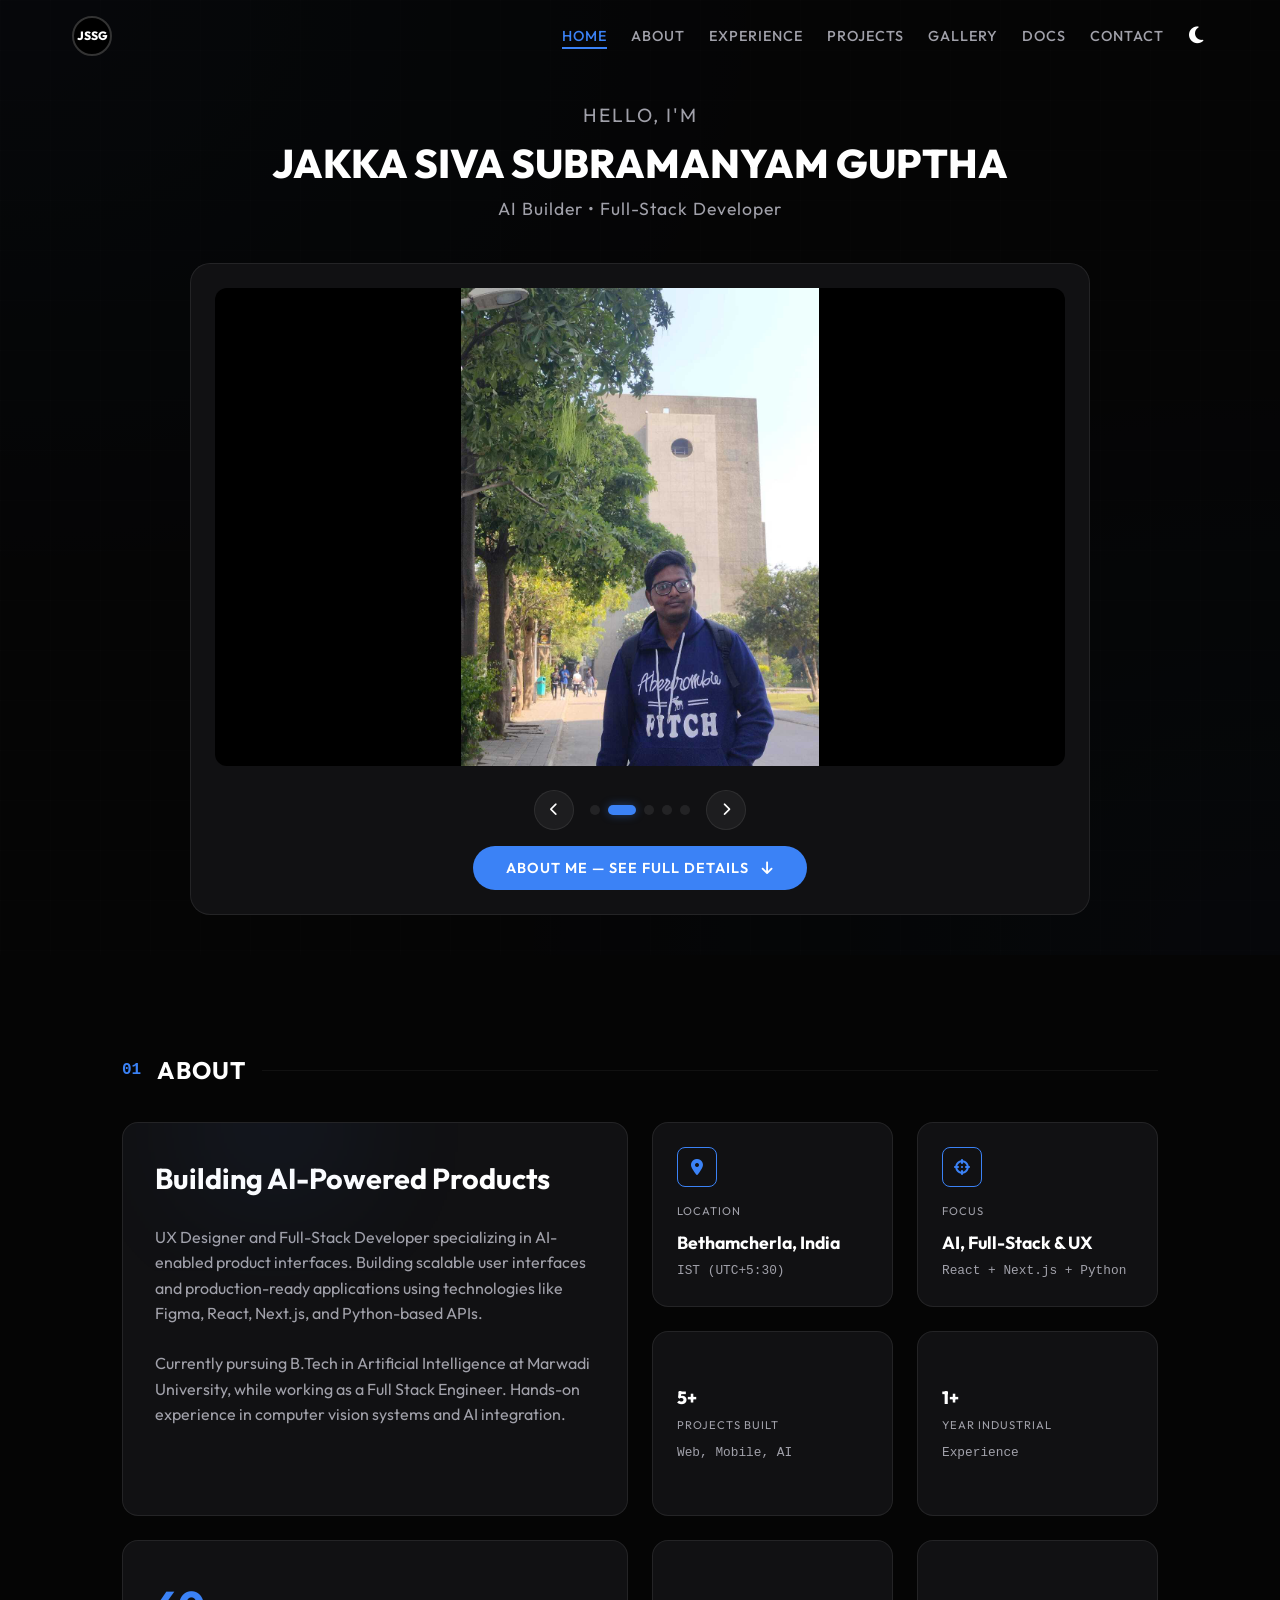
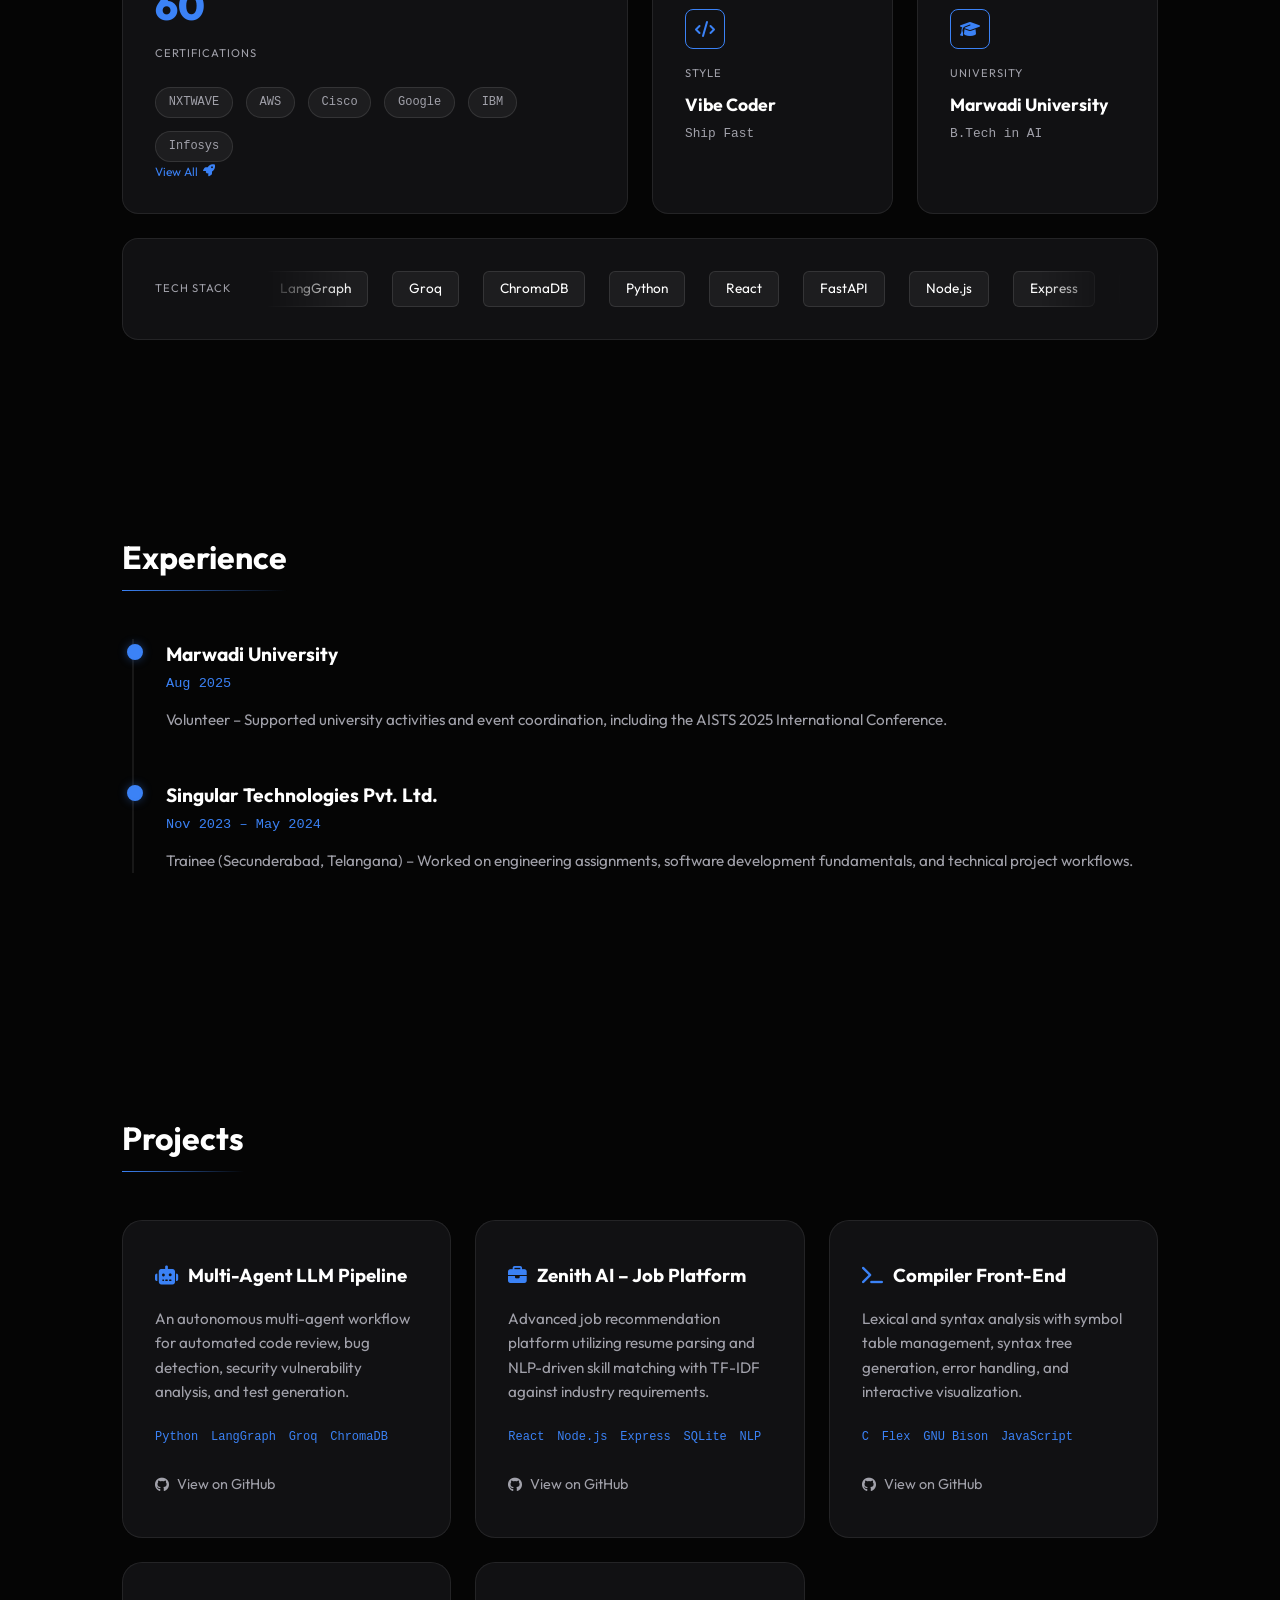
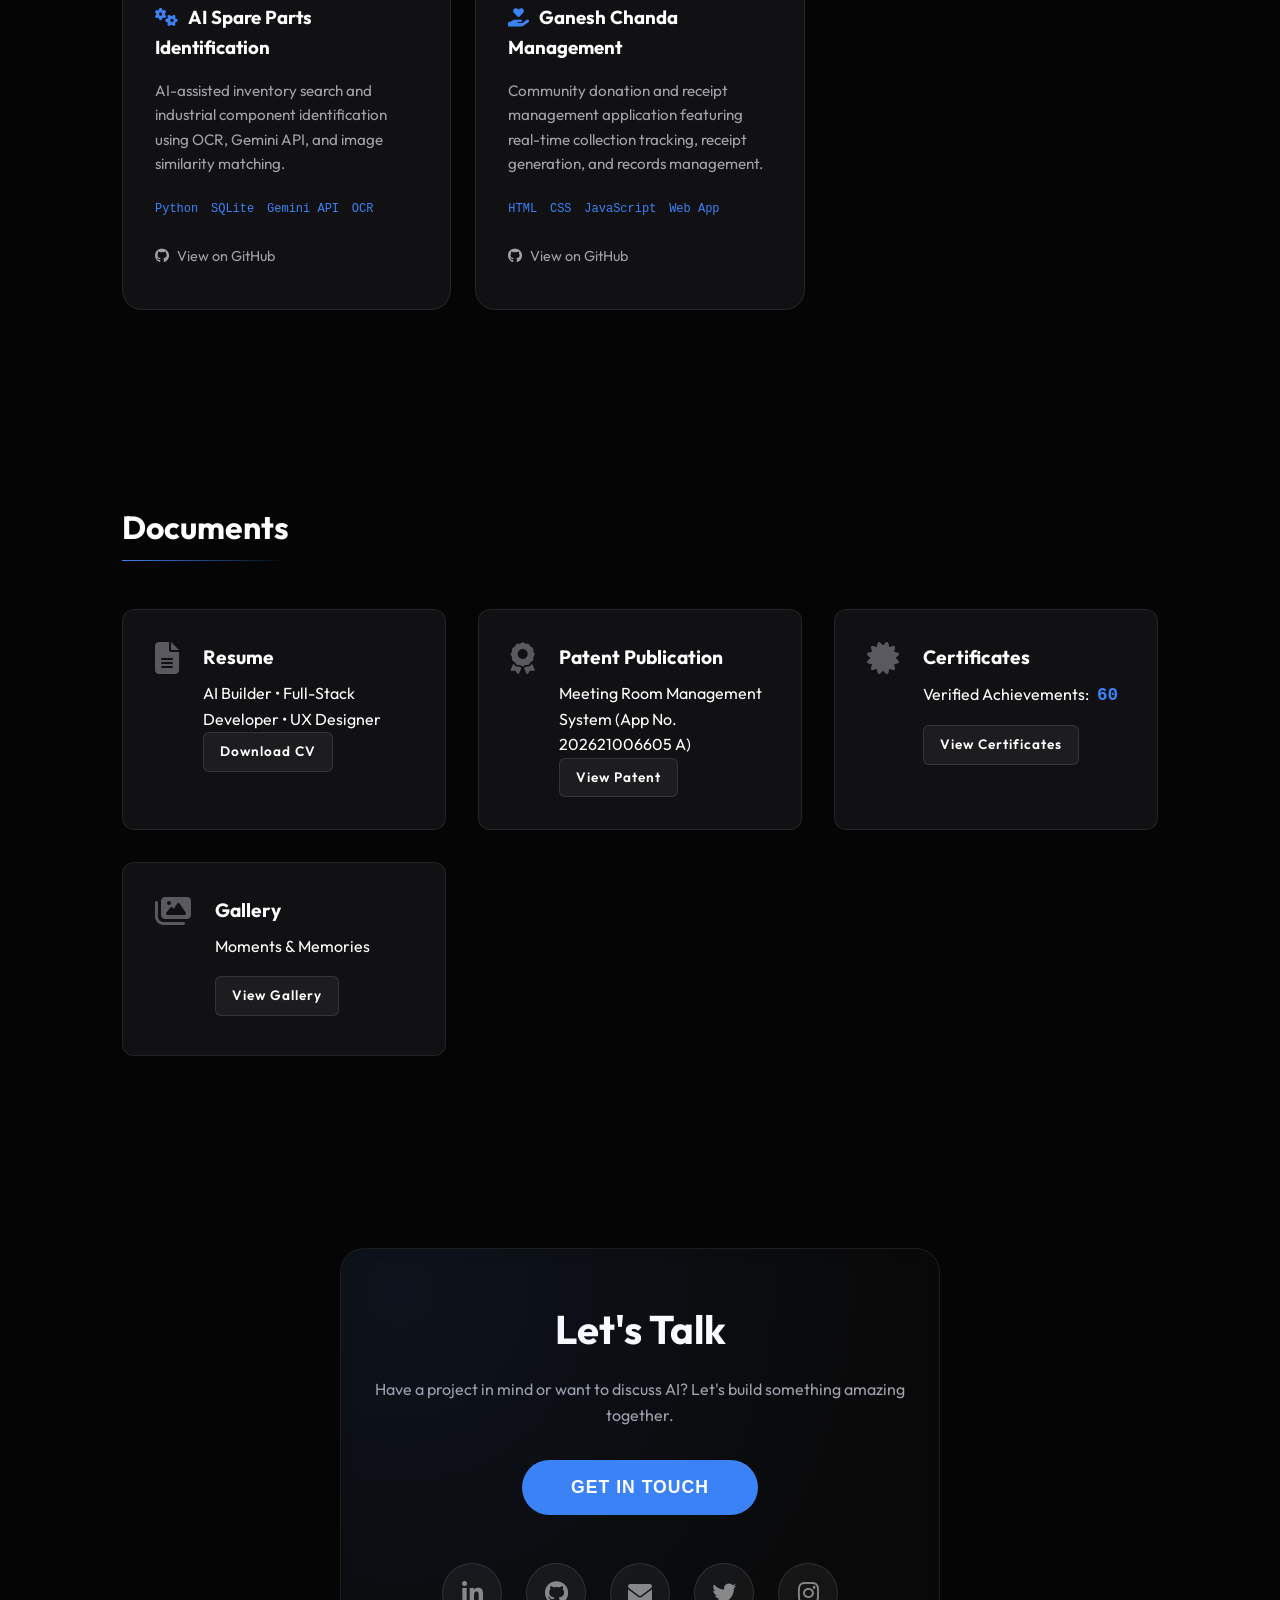
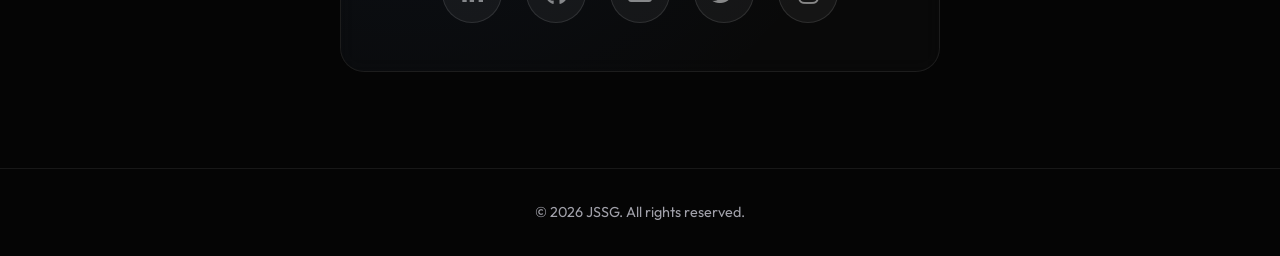
==== commit 0695667d: "Add View More Projects button to expand and show all GitHub projects" ====
--- a/index.html
+++ b/index.html
@@ -244,7 +244,7 @@
                 <div class="section-header">
                     <h2>Projects</h2>
                 </div>
-                <div class="project-grid">
+                <div class="project-grid" id="project-grid">
                     <!-- 1. Multi-Agent LLM Pipeline -->
                     <div class="project-card">
                         <div class="project-content">
@@ -355,6 +355,11 @@
                             </div>
                         </div>
                     </div>
+                <div class="project-actions" style="display: flex; justify-content: center; margin-top: 3rem;">
+                    <button id="toggle-projects-btn" class="btn secondary" style="cursor: pointer; gap: 10px; display: none;">
+                        <span id="toggle-projects-text">View More Projects</span>
+                        <i id="toggle-projects-icon" class="fas fa-chevron-down"></i>
+                    </button>
                 </div>
             </div>
         </section>
@@ -370,7 +375,7 @@
                         <div class="doc-info">
                             <h3>Resume</h3>
                             <p>AI Builder • Full-Stack Developer • UX Designer</p>
-                            <a href="CERTIFICATES/resume.pdf" class="btn secondary small-btn" target="_blank">Download
+                            <a href="CERTIFICATES/RESUME-SIVA.pdf" class="btn secondary small-btn" target="_blank" download="RESUME-SIVA.pdf">Download
                                 CV</a>
                         </div>
                     </div>
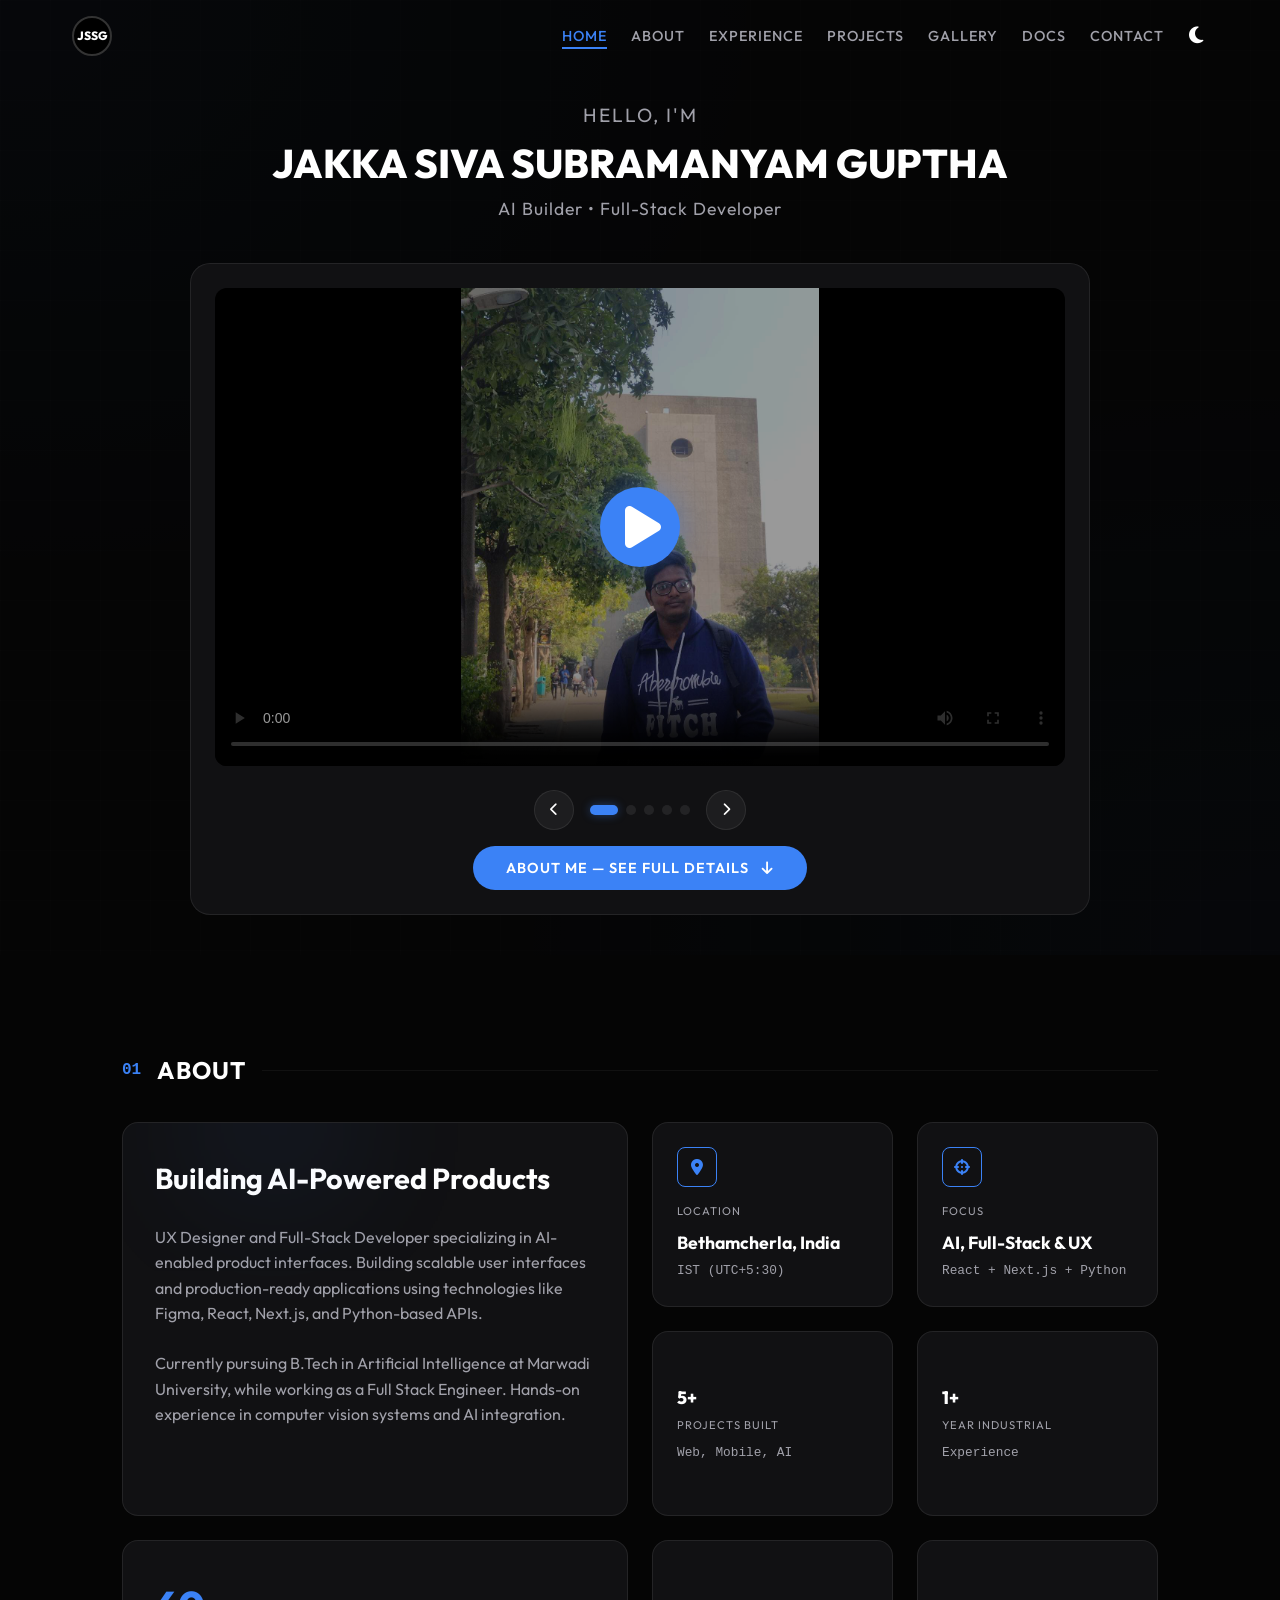
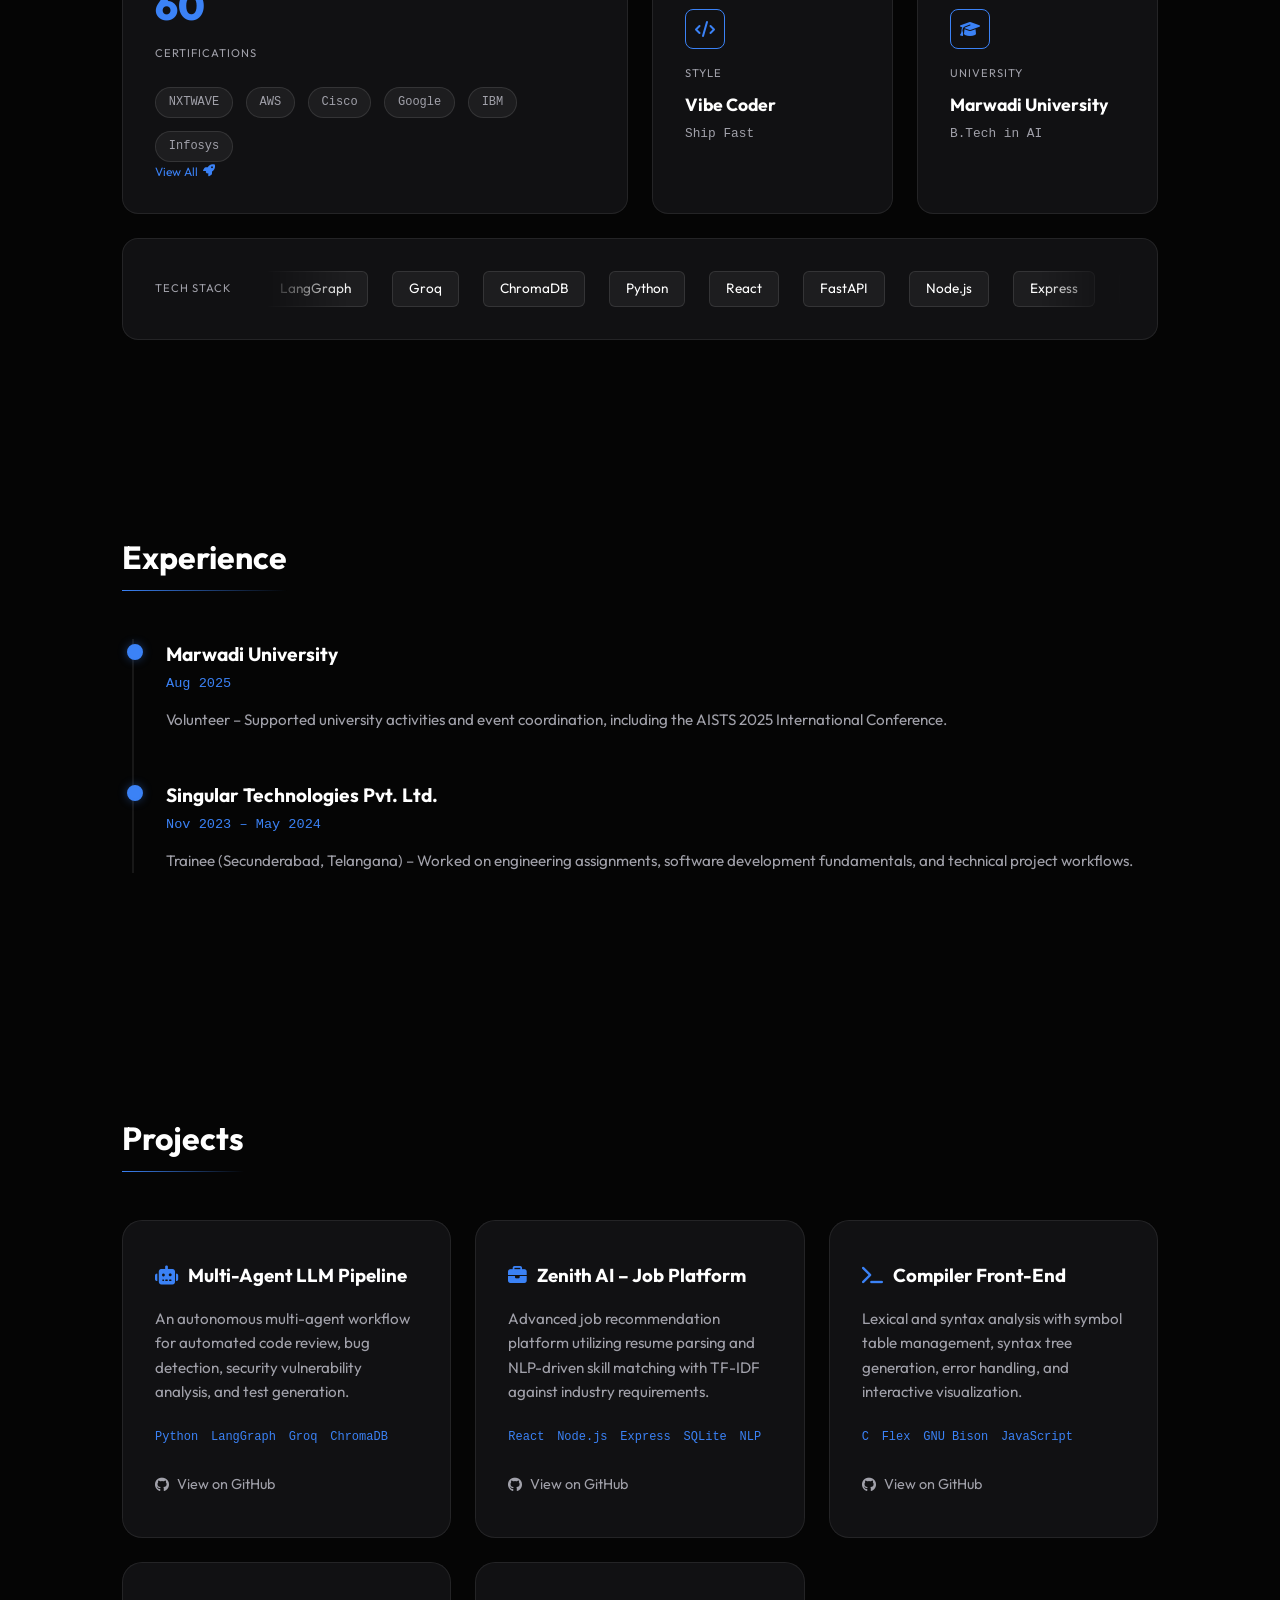
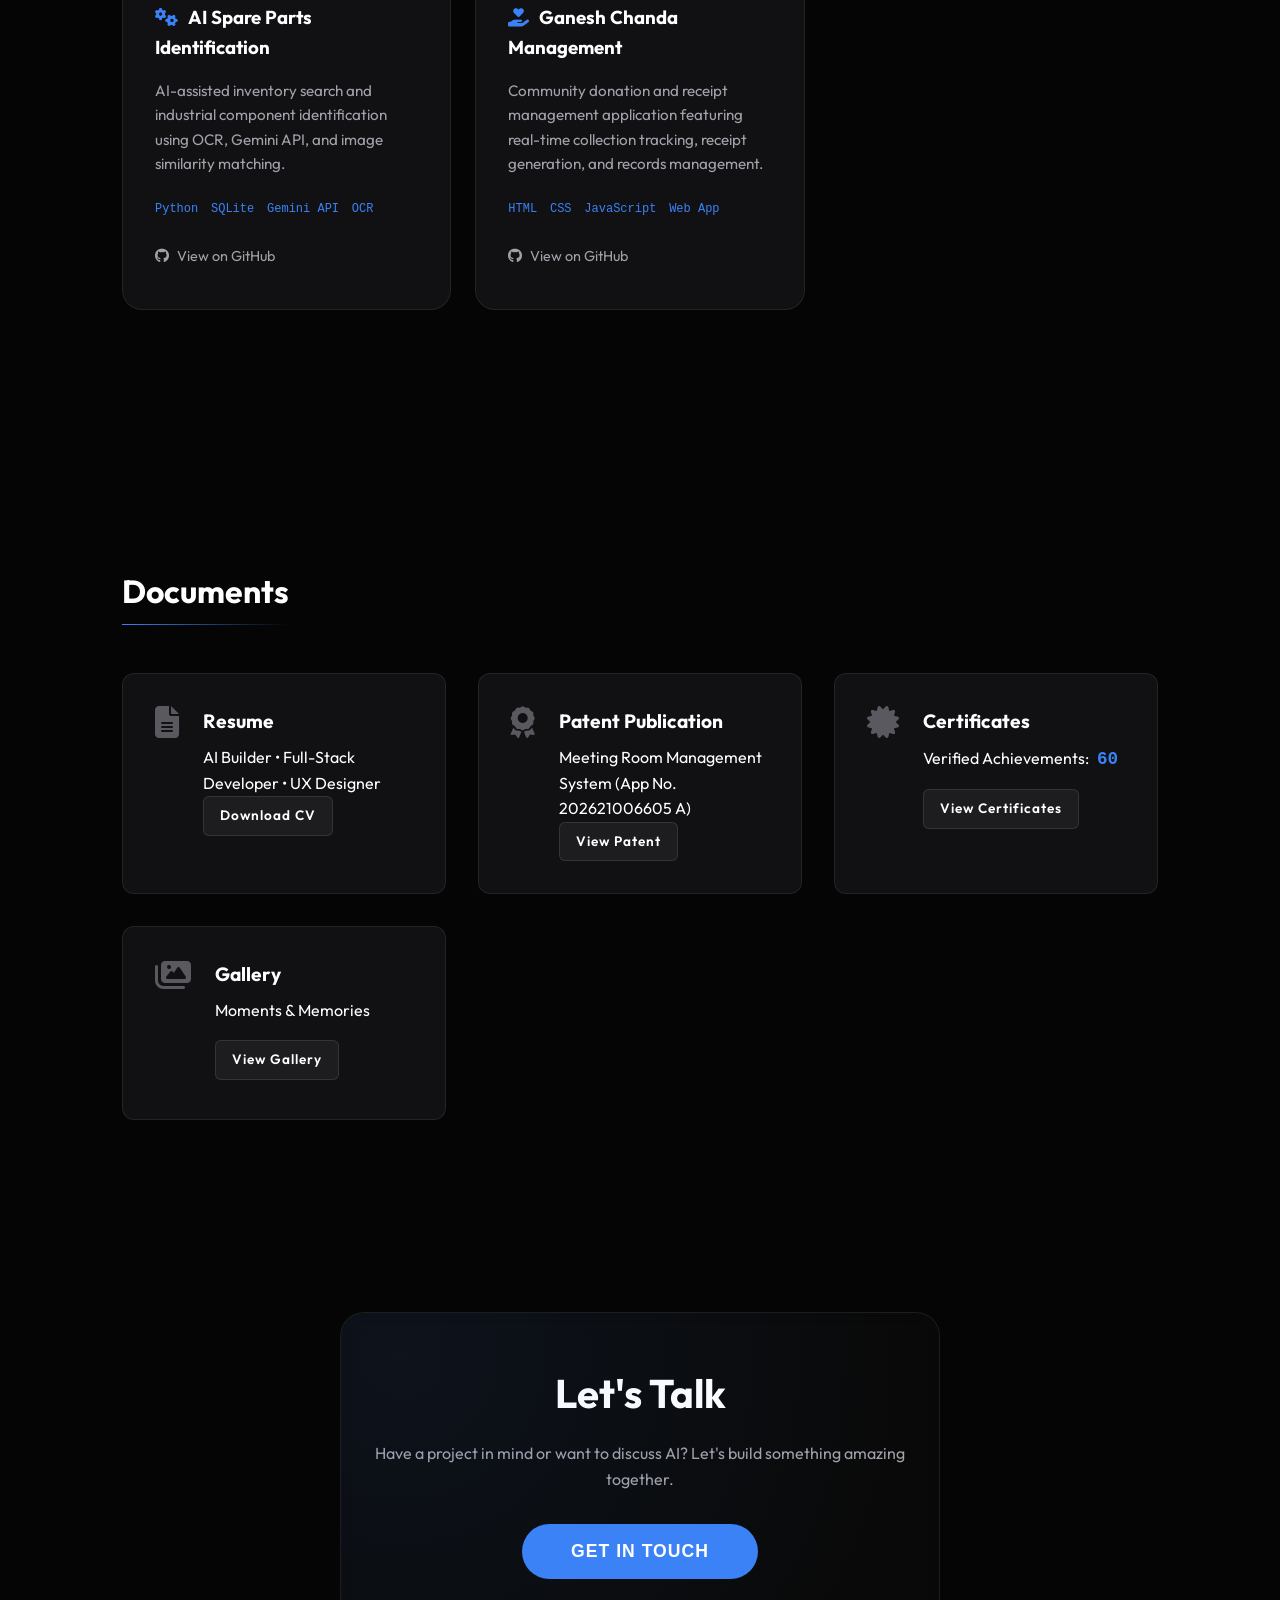
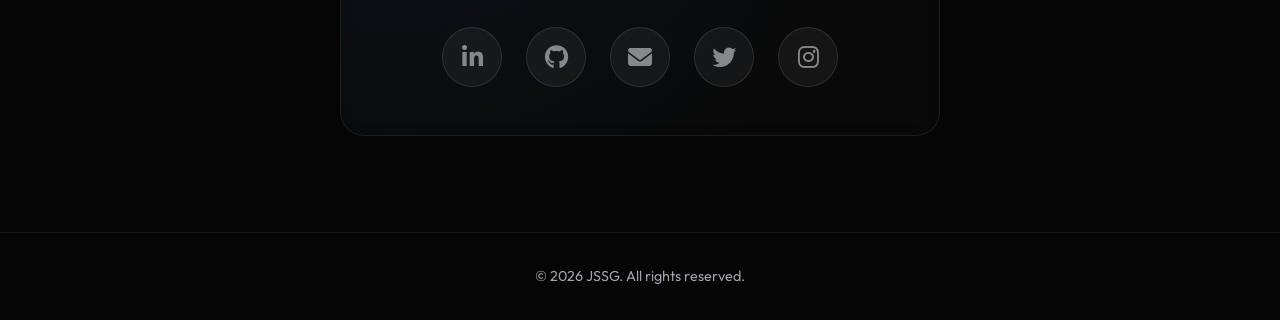
==== commit 80178134: "Fix project-grid HTML closing tag to position View More button cleanly beneath the 9th project" ====
--- a/index.html
+++ b/index.html
@@ -355,6 +355,8 @@
                             </div>
                         </div>
                     </div>
+                </div>
+
                 <div class="project-actions" style="display: flex; justify-content: center; margin-top: 3rem;">
                     <button id="toggle-projects-btn" class="btn secondary" style="cursor: pointer; gap: 10px; display: none;">
                         <span id="toggle-projects-text">View More Projects</span>
--- a/style.css
+++ b/style.css
@@ -1474,3 +1474,46 @@
     right: 25px;
     font-size: 28px;
 }
+
+/* Extra Project Cards Animation */
+.project-card-extra {
+    animation: fadeInCard 0.4s cubic-bezier(0.16, 1, 0.3, 1) forwards;
+}
+
+@keyframes fadeInCard {
+    from {
+        opacity: 0;
+        transform: translateY(20px);
+    }
+    to {
+        opacity: 1;
+        transform: translateY(0);
+    }
+}
+
+.project-actions {
+    display: flex;
+    justify-content: center;
+    align-items: center;
+    margin-top: 3.5rem;
+    margin-bottom: 1rem;
+    width: 100%;
+    position: relative;
+    z-index: 5;
+}
+
+#toggle-projects-btn {
+    transition: all 0.3s ease;
+    font-weight: 600;
+    letter-spacing: 0.5px;
+    padding: 0.9rem 2.2rem;
+    font-size: 0.95rem;
+    border-radius: 50px;
+    box-shadow: 0 4px 15px rgba(0, 0, 0, 0.2);
+}
+
+#toggle-projects-btn:hover {
+    transform: translateY(-2px);
+    box-shadow: 0 8px 24px var(--accent-glow);
+    border-color: var(--accent-color);
+}
